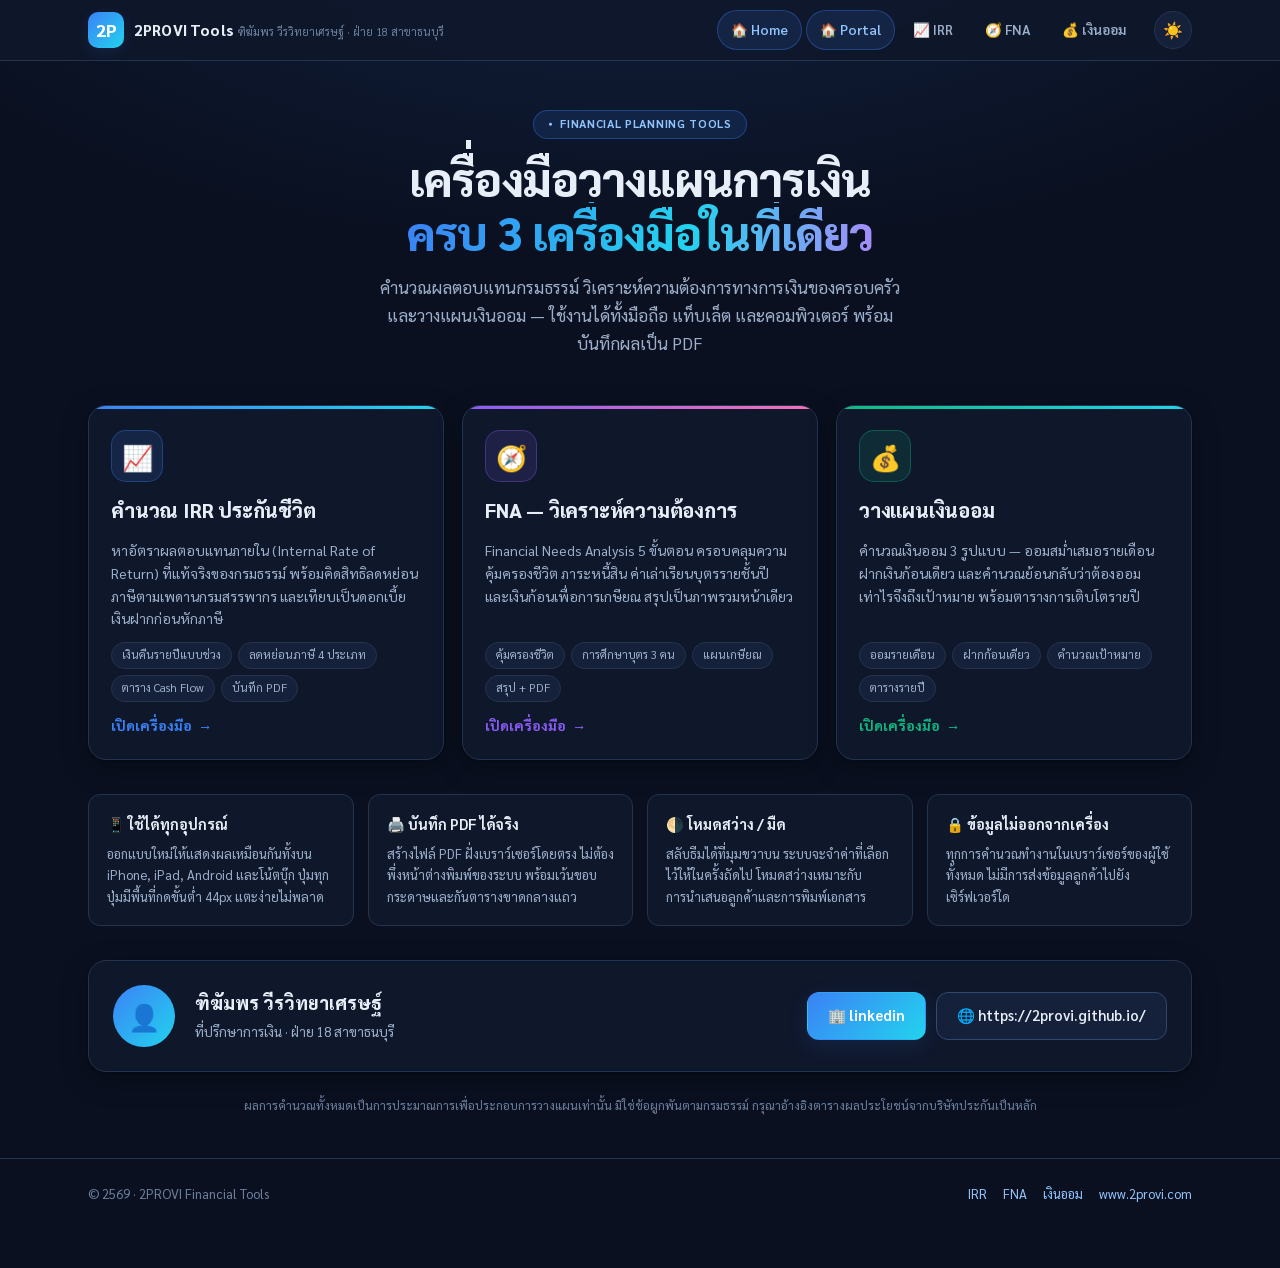
==== index.html @ 7339faf9 "Update index.html" ====
<!DOCTYPE html>
<html lang="th" data-theme="dark" data-accent="blue">
<head>
<meta charset="UTF-8">
<meta name="viewport" content="width=device-width, initial-scale=1, viewport-fit=cover">
<meta name="description" content="เครื่องมือวางแผนการเงินโดย 2PROVI — คำนวณ IRR ประกันชีวิต, วิเคราะห์ความต้องการทางการเงิน (FNA) และวางแผนเงินออม">
<meta name="theme-color" content="#0a1020">
<title>2PROVI Tools — เครื่องมือวางแผนการเงิน</title>
<link rel="icon" href="data:image/svg+xml,<svg xmlns='http://www.w3.org/2000/svg' viewBox='0 0 32 32'><rect width='32' height='32' rx='8' fill='%233b82f6'/><text x='16' y='22' font-size='16' font-family='sans-serif' font-weight='bold' fill='white' text-anchor='middle'>2P</text></svg>">
<link rel="preconnect" href="https://fonts.googleapis.com">
<link rel="preconnect" href="https://fonts.gstatic.com" crossorigin>
<link href="https://fonts.googleapis.com/css2?family=Sarabun:wght@300;400;500;600;700;800&family=IBM+Plex+Mono:wght@400;500;600&display=swap" rel="stylesheet">
<link rel="stylesheet" href="assets/theme.css">
<style>
  .hero { padding: 46px 0 14px; text-align: center; }
  .hero h1 { font-size: clamp(28px, 6vw, 46px); font-weight: 800; line-height: 1.18; letter-spacing: -.02em; }
  .hero h1 .grad {
    background: linear-gradient(100deg, var(--accent), var(--accent-2) 60%, #a78bfa);
    -webkit-background-clip: text; background-clip: text; -webkit-text-fill-color: transparent;
  }
  .hero p { color: var(--text-2); font-size: clamp(14px, 2.6vw, 17px); max-width: 58ch; margin: 14px auto 0; }

  .tool-grid { display: grid; grid-template-columns: repeat(auto-fit, minmax(288px, 1fr)); gap: 18px; margin-top: 34px; }
  .tool-card {
    display: flex; flex-direction: column; gap: 12px;
    background: var(--surface); border: 1px solid var(--border); border-radius: var(--r-lg);
    padding: 24px 22px 22px; text-decoration: none; color: inherit; position: relative; overflow: hidden;
    box-shadow: var(--shadow);
    transition: transform .2s ease, border-color .2s ease, box-shadow .2s ease;
  }
  .tool-card::before {
    content: ''; position: absolute; inset: 0 0 auto 0; height: 3px;
    background: linear-gradient(90deg, var(--c1), var(--c2));
  }
  .tool-card:hover { transform: translateY(-4px); border-color: var(--c1); box-shadow: var(--shadow-lg); }
  .tool-icon {
    width: 52px; height: 52px; border-radius: 15px; display: grid; place-items: center;
    font-size: 25px; background: var(--tint); border: 1px solid var(--line);
  }
  .tool-card h2 { font-size: 20px; font-weight: 800; letter-spacing: -.01em; }
  .tool-card .desc { color: var(--text-2); font-size: 14px; line-height: 1.62; flex: 1; }
  .tool-feats { display: flex; flex-wrap: wrap; gap: 6px; }
  .tool-feats span {
    font-size: 11.5px; color: var(--text-2); background: var(--surface-2);
    border: 1px solid var(--border); border-radius: 99px; padding: 3px 10px;
  }
  .tool-go { display: inline-flex; align-items: center; gap: 7px; font-weight: 700; font-size: 14px; color: var(--c1); }
  .tool-card:hover .tool-go .arrow { transform: translateX(4px); }
  .tool-go .arrow { transition: transform .2s; }

  .c-irr     { --c1:#3b82f6; --c2:#22d3ee; --tint:rgba(59,130,246,.13); --line:rgba(59,130,246,.34); }
  .c-fna     { --c1:#8b5cf6; --c2:#f472b6; --tint:rgba(139,92,246,.13); --line:rgba(139,92,246,.34); }
  .c-savings { --c1:#10b981; --c2:#22d3ee; --tint:rgba(16,185,129,.13); --line:rgba(16,185,129,.34); }

  .info-grid { display: grid; grid-template-columns: repeat(auto-fit, minmax(220px, 1fr)); gap: 14px; margin-top: 34px; }
  .info-card { background: var(--surface); border: 1px solid var(--border); border-radius: var(--r); padding: 18px; }
  .info-card h3 { font-size: 14.5px; font-weight: 700; margin-bottom: 6px; display: flex; align-items: center; gap: 8px; }
  .info-card p { font-size: 13px; color: var(--text-2); line-height: 1.65; }

  .agent-card {
    margin-top: 34px; background: var(--surface); border: 1px solid var(--border);
    border-radius: var(--r-lg); padding: 24px; display: flex; gap: 20px;
    align-items: center; flex-wrap: wrap; box-shadow: var(--shadow);
  }
  .agent-avatar {
    width: 62px; height: 62px; flex: 0 0 62px; border-radius: 50%; display: grid; place-items: center;
    font-size: 26px; background: linear-gradient(135deg, var(--accent), var(--accent-2)); color: #fff;
  }
  .agent-meta { flex: 1 1 240px; min-width: 0; }
  .agent-meta .n { font-size: 18px; font-weight: 800; }
  .agent-meta .r { font-size: 13.5px; color: var(--text-2); }
</style>
</head>
<body>

<header class="topbar">
  <div class="topbar-inner">
    <a class="brand" href="index.html">
      <span class="brand-mark" aria-hidden="true">2P</span>
      <span class="brand-text">
        <span class="brand-name">2PROVI Tools</span>
        <span class="brand-sub">ฑิฆัมพร วีรวิทยาเศรษฐ์ · ฝ่าย 18 สาขาธนบุรี</span>
      </span>
    </a>
    <nav class="nav" aria-label="เมนูหลัก">
      <a href="https://2provi.github.io/" aria-current="page">🏠 Home</a>
      <a href="index.html" aria-current="page">🏠 Portal</a>
      <a href="irr.html">📈 IRR</a>
      <a href="fna.html">🧭 FNA</a>
      <a href="savings.html">💰 เงินออม</a>
    </nav>
    <button class="theme-toggle" type="button" data-theme-toggle aria-label="สลับโหมดสี">☀️</button>
  </div>
</header>

<main class="wrap">

  <section class="hero">
    <span class="eyebrow">FINANCIAL PLANNING TOOLS</span>
    <h1>เครื่องมือวางแผนการเงิน<br><span class="grad">ครบ 3 เครื่องมือในที่เดียว</span></h1>
    <p>คำนวณผลตอบแทนกรมธรรม์ วิเคราะห์ความต้องการทางการเงินของครอบครัว และวางแผนเงินออม — ใช้งานได้ทั้งมือถือ แท็บเล็ต และคอมพิวเตอร์ พร้อมบันทึกผลเป็น PDF</p>
  </section>

  <section class="tool-grid" aria-label="รายการเครื่องมือ">

    <a class="tool-card c-irr" href="irr.html">
      <span class="tool-icon" aria-hidden="true">📈</span>
      <h2>คำนวณ IRR ประกันชีวิต</h2>
      <p class="desc">หาอัตราผลตอบแทนภายใน (Internal Rate of Return) ที่แท้จริงของกรมธรรม์ พร้อมคิดสิทธิลดหย่อนภาษีตามเพดานกรมสรรพากร และเทียบเป็นดอกเบี้ยเงินฝากก่อนหักภาษี</p>
      <div class="tool-feats">
        <span>เงินคืนรายปีแบบช่วง</span><span>ลดหย่อนภาษี 4 ประเภท</span><span>ตาราง Cash Flow</span><span>บันทึก PDF</span>
      </div>
      <span class="tool-go">เปิดเครื่องมือ <span class="arrow">→</span></span>
    </a>

    <a class="tool-card c-fna" href="fna.html">
      <span class="tool-icon" aria-hidden="true">🧭</span>
      <h2>FNA — วิเคราะห์ความต้องการ</h2>
      <p class="desc">Financial Needs Analysis 5 ขั้นตอน ครอบคลุมความคุ้มครองชีวิต ภาระหนี้สิน ค่าเล่าเรียนบุตรรายชั้นปี และเงินก้อนเพื่อการเกษียณ สรุปเป็นภาพรวมหน้าเดียว</p>
      <div class="tool-feats">
        <span>คุ้มครองชีวิต</span><span>การศึกษาบุตร 3 คน</span><span>แผนเกษียณ</span><span>สรุป + PDF</span>
      </div>
      <span class="tool-go">เปิดเครื่องมือ <span class="arrow">→</span></span>
    </a>

    <a class="tool-card c-savings" href="savings.html">
      <span class="tool-icon" aria-hidden="true">💰</span>
      <h2>วางแผนเงินออม</h2>
      <p class="desc">คำนวณเงินออม 3 รูปแบบ — ออมสม่ำเสมอรายเดือน ฝากเงินก้อนเดียว และคำนวณย้อนกลับว่าต้องออมเท่าไรจึงถึงเป้าหมาย พร้อมตารางการเติบโตรายปี</p>
      <div class="tool-feats">
        <span>ออมรายเดือน</span><span>ฝากก้อนเดียว</span><span>คำนวณเป้าหมาย</span><span>ตารางรายปี</span>
      </div>
      <span class="tool-go">เปิดเครื่องมือ <span class="arrow">→</span></span>
    </a>

  </section>

  <section class="info-grid" aria-label="จุดเด่น">
    <div class="info-card">
      <h3>📱 ใช้ได้ทุกอุปกรณ์</h3>
      <p>ออกแบบใหม่ให้แสดงผลเหมือนกันทั้งบน iPhone, iPad, Android และโน้ตบุ๊ก ปุ่มทุกปุ่มมีพื้นที่กดขั้นต่ำ 44px แตะง่ายไม่พลาด</p>
    </div>
    <div class="info-card">
      <h3>🖨️ บันทึก PDF ได้จริง</h3>
      <p>สร้างไฟล์ PDF ฝั่งเบราว์เซอร์โดยตรง ไม่ต้องพึ่งหน้าต่างพิมพ์ของระบบ พร้อมเว้นขอบกระดาษและกันตารางขาดกลางแถว</p>
    </div>
    <div class="info-card">
      <h3>🌗 โหมดสว่าง / มืด</h3>
      <p>สลับธีมได้ที่มุมขวาบน ระบบจะจำค่าที่เลือกไว้ให้ในครั้งถัดไป โหมดสว่างเหมาะกับการนำเสนอลูกค้าและการพิมพ์เอกสาร</p>
    </div>
    <div class="info-card">
      <h3>🔒 ข้อมูลไม่ออกจากเครื่อง</h3>
      <p>ทุกการคำนวณทำงานในเบราว์เซอร์ของผู้ใช้ทั้งหมด ไม่มีการส่งข้อมูลลูกค้าไปยังเซิร์ฟเวอร์ใด</p>
    </div>
  </section>

  <section class="agent-card">
    <span class="agent-avatar" aria-hidden="true">👤</span>
    <span class="agent-meta">
      <span class="n">ฑิฆัมพร วีรวิทยาเศรษฐ์</span><br>
      <span class="r">ที่ปรึกษาการเงิน · ฝ่าย 18 สาขาธนบุรี </span>
    </span>
    <span class="btn-row">
      <a class="btn btn-primary" href="https://www.linkedin.com/in/tikamporn-werawithayaset-1b15778b/" target="_blank" rel="noopener">🏢 linkedin</a>
      <a class="btn" href="https://2provi.github.io/" target="_blank" rel="noopener">🌐 https://2provi.github.io/</a>
    </span>
  </section>

  <p class="small muted center mt-3">
    ผลการคำนวณทั้งหมดเป็นการประมาณการเพื่อประกอบการวางแผนเท่านั้น
    มิใช่ข้อผูกพันตามกรมธรรม์ กรุณาอ้างอิงตารางผลประโยชน์จากบริษัทประกันเป็นหลัก
  </p>

</main>

<footer class="site-footer no-print">
  <div class="wrap">
    <div>© <span data-year></span> · 2PROVI Financial Tools</div>
    <div class="footer-links">
      <a href="irr.html">IRR</a>
      <a href="fna.html">FNA</a>
      <a href="savings.html">เงินออม</a>
      <a href="https://www.2provi.com" target="_blank" rel="noopener">www.2provi.com</a>
    </div>
  </div>
</footer>

<script src="assets/common.js"></script>
</body>
</html>
---- assets/theme.css ----
/* ══════════════════════════════════════════════════════════════
   2PROVI TOOLS — Shared Design System
   ใช้ร่วมกันทุกหน้า: index / irr / fna / savings
   รองรับ Light + Dark, มือถือ, iPad, โน้ตบุ๊ก และโหมดพิมพ์
   ══════════════════════════════════════════════════════════════ */

/* ── 1. TOKENS ─────────────────────────────────────────────── */
:root {
  /* Dark เป็นค่าเริ่มต้น (ตามธีมเดิมของเว็บ) */
  --bg:          #0a1020;
  --bg-grad:     radial-gradient(ellipse 90% 55% at 50% -10%, rgba(59,130,246,.14), transparent 70%);
  --surface:     #0f172b;
  --surface-2:   #15203a;
  --surface-3:   #1c2b4a;
  --border:      #24344f;
  --border-2:    #33486c;

  --text:        #e7eef8;
  --text-2:      #9db0cb;
  --text-3:      #6d819f;

  --green:       #10b981;
  --green-soft:  #6ee7b7;
  --amber:       #f59e0b;
  --amber-soft:  #fcd34d;
  --red:         #f87171;
  --red-strong:  #ef4444;

  /* accent เปลี่ยนตามหน้า ผ่าน [data-accent] */
  --accent:      #3b82f6;
  --accent-2:    #22d3ee;
  --accent-soft: #93c5fd;
  --accent-tint: rgba(59,130,246,.13);
  --accent-line: rgba(59,130,246,.34);
  --on-accent:   #ffffff;

  --font:  'Sarabun', -apple-system, BlinkMacSystemFont, 'Segoe UI', sans-serif;
  --mono:  'IBM Plex Mono', ui-monospace, SFMono-Regular, Menlo, monospace;

  --r-sm: 8px;
  --r:    12px;
  --r-lg: 18px;

  --shadow:    0 1px 2px rgba(0,0,0,.28), 0 8px 28px rgba(0,0,0,.30);
  --shadow-lg: 0 18px 48px rgba(0,0,0,.42);
  --ring: 0 0 0 3px var(--accent-tint);

  --maxw: 1140px;
  color-scheme: dark;
}

:root[data-accent="violet"] {
  --accent: #8b5cf6; --accent-2: #22d3ee; --accent-soft: #c4b5fd;
  --accent-tint: rgba(139,92,246,.14); --accent-line: rgba(139,92,246,.36);
}
:root[data-accent="green"] {
  --accent: #10b981; --accent-2: #22d3ee; --accent-soft: #6ee7b7;
  --accent-tint: rgba(16,185,129,.14); --accent-line: rgba(16,185,129,.36);
}
:root[data-accent="amber"] {
  --accent: #f59e0b; --accent-2: #fb7185; --accent-soft: #fcd34d;
  --accent-tint: rgba(245,158,11,.14); --accent-line: rgba(245,158,11,.36);
  --on-accent: #1a1206;
}

/* ── Light theme ── */
:root[data-theme="light"] {
  --bg:          #eef2f8;
  --bg-grad:     radial-gradient(ellipse 90% 55% at 50% -10%, rgba(59,130,246,.10), transparent 70%);
  --surface:     #ffffff;
  --surface-2:   #f4f7fc;
  --surface-3:   #e7eef7;
  --border:      #d9e2ef;
  --border-2:    #bccbde;

  --text:        #0d1830;
  --text-2:      #4a5b74;
  --text-3:      #75879f;

  --green:       #059669;
  --green-soft:  #047857;
  --amber:       #b45309;
  --amber-soft:  #92400e;
  --red:         #dc2626;
  --red-strong:  #b91c1c;

  --shadow:    0 1px 2px rgba(16,32,64,.06), 0 8px 24px rgba(16,32,64,.08);
  --shadow-lg: 0 20px 46px rgba(16,32,64,.14);
  color-scheme: light;
}
/* โหมดสว่าง: สีเน้นต้องเข้มพอที่จะอ่านออกบนพื้นขาว
   (accent-soft เดิมเป็นสีอ่อนสำหรับพื้นมืด จะจางจนอ่านไม่ออก) */
:root[data-theme="light"][data-accent="blue"],
:root[data-theme="light"]:not([data-accent])       { --accent-soft: #1d4ed8; }
:root[data-theme="light"][data-accent="violet"]    { --accent-soft: #6d28d9; }
:root[data-theme="light"][data-accent="green"]     { --accent-soft: #047857; }
:root[data-theme="light"][data-accent="amber"]     { --accent-soft: #b45309; }

/* ── 2. RESET / BASE ───────────────────────────────────────── */
*, *::before, *::after { box-sizing: border-box; margin: 0; padding: 0; }

html {
  -webkit-text-size-adjust: 100%;
  scroll-behavior: smooth;
  overflow-y: scroll;                 /* กันหน้าเด้งซ้ายขวาเวลาเนื้อหาสั้น/ยาว */
  -webkit-overflow-scrolling: touch;
}
@media (prefers-reduced-motion: reduce) {
  html { scroll-behavior: auto; }
  * { animation-duration: .001ms !important; transition-duration: .001ms !important; }
}

body {
  font-family: var(--font);
  background: var(--bg);
  background-image: var(--bg-grad);
  background-attachment: fixed;
  color: var(--text);
  line-height: 1.65;
  min-height: 100vh;
  min-height: 100dvh;                 /* iOS/iPad: กันแถบที่อยู่บังเนื้อหา */
  overflow-x: hidden;
  overscroll-behavior-y: auto;
  padding-bottom: 56px;
}

/* ปุ่ม/ช่องกรอกบนจอสัมผัส: ตอบสนองทันที ไม่ต้องรอ 300ms */
button, a, input, select, textarea, label { touch-action: manipulation; }
button, input, select, textarea { font-family: inherit; font-size: 100%; color: inherit; }
img, svg { max-width: 100%; height: auto; display: block; }
a { color: var(--accent-soft); }

::selection { background: var(--accent); color: var(--on-accent); }

:where(button, a, input, select, textarea):focus-visible {
  outline: 2px solid var(--accent);
  outline-offset: 2px;
}

/* Scrollbar */
* { scrollbar-width: thin; scrollbar-color: var(--border-2) transparent; }
::-webkit-scrollbar { width: 12px; height: 12px; }
::-webkit-scrollbar-track { background: transparent; }
::-webkit-scrollbar-thumb {
  background: var(--border-2); border-radius: 99px;
  border: 3px solid transparent; background-clip: content-box;
}
::-webkit-scrollbar-thumb:hover { background: var(--accent); background-clip: content-box; }

.wrap { width: 100%; max-width: var(--maxw); margin: 0 auto; padding: 0 18px; }
.wrap-narrow { max-width: 780px; }

/* ── 3. TOP BAR + NAV ──────────────────────────────────────── */
.topbar {
  position: sticky; top: 0; z-index: 50;
  background: color-mix(in srgb, var(--surface) 88%, transparent);
  -webkit-backdrop-filter: blur(14px);
  backdrop-filter: blur(14px);
  border-bottom: 1px solid var(--border);
}
@supports not (backdrop-filter: blur(4px)) { .topbar { background: var(--surface); } }

.topbar-inner {
  max-width: var(--maxw); margin: 0 auto; padding: 10px 18px;
  display: flex; align-items: center; gap: 14px; flex-wrap: wrap;
}
.brand { display: flex; align-items: center; gap: 10px; text-decoration: none; color: inherit; min-width: 0; }
.brand-mark {
  width: 36px; height: 36px; flex: 0 0 36px; border-radius: 10px;
  display: grid; place-items: center; font-size: 18px; font-weight: 800;
  background: linear-gradient(135deg, var(--accent), var(--accent-2));
  color: var(--on-accent);
  box-shadow: 0 4px 14px var(--accent-tint);
}
.brand-text { min-width: 0; }
.brand-name { font-weight: 800; font-size: 15px; letter-spacing: .01em; line-height: 1.25; white-space: nowrap; }
.brand-sub { font-size: 11px; color: var(--text-3); line-height: 1.3; white-space: nowrap; }

.nav { display: flex; gap: 4px; margin-left: auto; align-items: center; flex-wrap: wrap; }
.nav a {
  display: inline-flex; align-items: center; gap: 6px;
  padding: 8px 13px; border-radius: 99px; text-decoration: none;
  font-size: 13.5px; font-weight: 600; color: var(--text-2);
  border: 1px solid transparent; transition: background .18s, color .18s, border-color .18s;
  white-space: nowrap;
}
.nav a:hover { background: var(--surface-2); color: var(--text); }
.nav a[aria-current="page"] {
  color: var(--accent-soft); background: var(--accent-tint); border-color: var(--accent-line);
}
.theme-toggle {
  width: 38px; height: 38px; flex: 0 0 38px; border-radius: 99px; cursor: pointer;
  background: var(--surface-2); border: 1px solid var(--border);
  display: grid; place-items: center; font-size: 16px; line-height: 1;
  transition: background .18s, border-color .18s, transform .15s;
}
.theme-toggle:hover { border-color: var(--accent); transform: rotate(-12deg); }

@media (max-width: 720px) {
  .topbar-inner { padding: 9px 14px; gap: 10px; }
  .nav { width: 100%; order: 3; margin-left: 0; overflow-x: auto; flex-wrap: nowrap; padding-bottom: 2px; }
  .nav::-webkit-scrollbar { display: none; }
  .brand-sub { display: none; }
  .theme-toggle { margin-left: auto; }
}

/* ── 4. PAGE HEADER ────────────────────────────────────────── */
.page-head { padding: 30px 0 6px; }
.eyebrow {
  display: inline-flex; align-items: center; gap: 7px;
  background: var(--accent-tint); border: 1px solid var(--accent-line);
  color: var(--accent-soft); border-radius: 99px; padding: 4px 14px;
  font-size: 11.5px; font-weight: 700; letter-spacing: .06em; margin-bottom: 12px;
}
.eyebrow::before { content: '●'; font-size: 7px; }
h1.page-title {
  font-size: clamp(23px, 4.2vw, 34px); font-weight: 800; line-height: 1.22;
  letter-spacing: -.01em; margin-bottom: 6px;
}
.page-sub { color: var(--text-2); font-size: clamp(13px, 2.4vw, 15px); max-width: 62ch; }

.agent-bar {
  display: inline-flex; align-items: center; gap: 10px; flex-wrap: wrap;
  margin-top: 14px; padding: 8px 14px; border-radius: 99px;
  background: var(--surface-2); border: 1px solid var(--border);
  text-decoration: none; color: inherit; font-size: 13px;
  transition: border-color .2s, background .2s;
}
.agent-bar:hover { border-color: var(--accent); background: var(--surface-3); }
.agent-bar strong { color: var(--text); }
.agent-bar span { color: var(--text-2); }

/* ── 5. CARD / PANEL ───────────────────────────────────────── */
.grid { display: grid; gap: 16px; }
.stack > * + * { margin-top: 16px; }

.panel {
  background: var(--surface); border: 1px solid var(--border);
  border-radius: var(--r-lg); overflow: hidden; box-shadow: var(--shadow);
}
.panel-head {
  display: flex; align-items: center; gap: 11px;
  padding: 14px 20px; border-bottom: 1px solid var(--border);
  background: linear-gradient(90deg, var(--accent-tint), transparent 65%);
}
.panel-head .ico {
  width: 32px; height: 32px; flex: 0 0 32px; border-radius: 9px;
  display: grid; place-items: center; font-size: 16px;
  background: var(--surface-2); border: 1px solid var(--border);
}
.panel-head h2 { font-size: 16.5px; font-weight: 700; letter-spacing: .01em; line-height: 1.35; }
.panel-head .sub { font-size: 12px; color: var(--text-3); font-weight: 400; }
.panel-body { padding: 20px; }
@media (max-width: 560px) { .panel-body { padding: 15px; } .panel-head { padding: 12px 15px; } }

hr.sep { border: none; border-top: 1px solid var(--border); margin: 18px 0; }

/* ── 6. FORM ───────────────────────────────────────────────── */
.field-grid { display: grid; grid-template-columns: repeat(auto-fit, minmax(210px, 1fr)); gap: 15px; }
.field-grid.two { grid-template-columns: repeat(auto-fit, minmax(240px, 1fr)); }
.field.span-all { grid-column: 1 / -1; }
.field > label, .field-label {
  display: block; font-size: 12.5px; font-weight: 700; color: var(--text-2);
  letter-spacing: .02em; margin-bottom: 6px;
}
.field .help { font-size: 11.5px; color: var(--text-3); margin-top: 5px; }

.input-wrap { position: relative; display: block; }
.input, input[type="text"].input, input[type="number"].input, select.input, textarea.input {
  width: 100%;
  background: var(--surface-2);
  border: 1px solid var(--border-2);
  border-radius: var(--r);
  padding: 11px 14px;
  color: var(--text);
  font-family: var(--mono);
  font-size: 15px;
  line-height: 1.4;
  transition: border-color .18s, box-shadow .18s, background .18s;
  -webkit-appearance: none; appearance: none;
}
textarea.input { font-family: var(--font); resize: vertical; min-height: 64px; }
select.input {
  cursor: pointer; padding-right: 38px;
  background-image: linear-gradient(45deg, transparent 50%, var(--text-3) 50%),
                    linear-gradient(135deg, var(--text-3) 50%, transparent 50%);
  background-position: calc(100% - 19px) 55%, calc(100% - 13px) 55%;
  background-size: 6px 6px, 6px 6px; background-repeat: no-repeat;
}
.input-wrap:has(.unit) .input { padding-right: 46px; }
.input:focus { outline: none; border-color: var(--accent); box-shadow: var(--ring); background: var(--surface); }
.input::placeholder { color: var(--text-3); opacity: 1; }
.input[readonly], .input:disabled { color: var(--accent-soft); background: var(--surface-3); cursor: default; }
.input.is-error { border-color: var(--red); box-shadow: 0 0 0 3px rgba(248,113,113,.14); }
input[type=number].input { -moz-appearance: textfield; }
input[type=number].input::-webkit-outer-spin-button,
input[type=number].input::-webkit-inner-spin-button { -webkit-appearance: none; margin: 0; }

.unit {
  position: absolute; right: 12px; top: 50%; transform: translateY(-50%);
  font-size: 11px; font-weight: 700; color: var(--text-3); pointer-events: none;
}
.input:focus + .unit { color: var(--accent); }

/* Range slider */
.slider { margin-top: 9px; }
input[type=range] {
  width: 100%; height: 5px; -webkit-appearance: none; appearance: none;
  background: var(--surface-3); border-radius: 99px; outline: none; cursor: pointer;
}
input[type=range]::-webkit-slider-thumb {
  -webkit-appearance: none; width: 20px; height: 20px; border-radius: 50%;
  background: var(--accent); border: 2px solid var(--surface);
  box-shadow: 0 0 0 3px var(--accent-tint); cursor: grab;
}
input[type=range]::-moz-range-thumb {
  width: 18px; height: 18px; border-radius: 50%; background: var(--accent);
  border: 2px solid var(--surface); box-shadow: 0 0 0 3px var(--accent-tint); cursor: grab;
}
.slider-ticks { display: flex; justify-content: space-between; font-size: 10.5px; color: var(--text-3); margin-top: 5px; }

/* ── 7. BUTTONS ────────────────────────────────────────────── */
.btn {
  display: inline-flex; align-items: center; justify-content: center; gap: 8px;
  padding: 11px 20px; border-radius: var(--r); border: 1px solid var(--border-2);
  background: var(--surface-2); color: var(--text);
  font-family: var(--font); font-size: 14.5px; font-weight: 600; cursor: pointer;
  transition: background .18s, border-color .18s, transform .12s, box-shadow .18s, opacity .18s;
  min-height: 44px;                   /* พื้นที่กดขั้นต่ำสำหรับนิ้ว */
  text-decoration: none;
}
.btn:hover { border-color: var(--accent); color: var(--text); background: var(--surface-3); }
.btn:active { transform: translateY(1px); }
.btn:disabled { opacity: .55; cursor: not-allowed; transform: none; }

.btn-primary {
  background: linear-gradient(135deg, var(--accent), var(--accent-2));
  border-color: transparent; color: var(--on-accent); font-weight: 700;
  box-shadow: 0 6px 20px var(--accent-tint);
}
.btn-primary:hover { color: var(--on-accent); filter: brightness(1.07); box-shadow: 0 10px 28px var(--accent-tint); }

.btn-lg { padding: 16px 28px; font-size: 17px; border-radius: var(--r-lg); min-height: 56px; width: 100%; }
.btn-warn { background: var(--amber); border-color: transparent; color: #1a1206; font-weight: 700; }
.btn-warn:hover { background: var(--amber-soft); color: #1a1206; }
.btn-danger { background: rgba(220,38,38,.14); border-color: rgba(220,38,38,.42); color: var(--red); }
.btn-danger:hover { background: rgba(220,38,38,.24); border-color: var(--red); color: var(--red); }
.btn-dashed { background: var(--accent-tint); border: 1px dashed var(--accent-line); color: var(--accent-soft); }
.btn-dashed:hover { background: var(--accent-tint); filter: brightness(1.25); }
.btn-row { display: flex; flex-wrap: wrap; gap: 10px; }
.btn-row.end { justify-content: flex-end; }
@media (max-width: 520px) { .btn-row .btn { flex: 1 1 100%; } }

/* ── 8. RESULT / KPI ───────────────────────────────────────── */
.kpi-grid { display: grid; grid-template-columns: repeat(auto-fit, minmax(190px, 1fr)); gap: 13px; }
.kpi {
  background: var(--surface-2); border: 1px solid var(--border);
  border-radius: var(--r); padding: 15px 16px 15px 19px; position: relative;
}
.kpi::after {
  content: ''; position: absolute; left: 0; top: 0; bottom: 0; width: 3px;
  background: var(--accent); opacity: .85; border-radius: var(--r) 0 0 var(--r);
}
.kpi.accent-green::after { background: var(--green); }
.kpi.accent-amber::after { background: var(--amber); }
.kpi.accent-violet::after { background: #a78bfa; }
.kpi-label { font-size: 11.5px; font-weight: 700; color: var(--text-2); letter-spacing: .04em; margin-bottom: 6px; }
.kpi-value {
  font-family: var(--mono); font-size: clamp(18px, 3vw, 23px); font-weight: 700;
  color: var(--accent-soft); line-height: 1.25; overflow-wrap: anywhere;
}
.kpi-unit { font-family: var(--font); font-size: .6em; font-weight: 600; color: var(--text-3); margin-left: 5px; white-space: nowrap; }
.kpi-value.pos { color: var(--green); }
.kpi-value.neg { color: var(--red); }
.kpi-value.warn { color: var(--amber); }
.kpi-note { font-size: 10.5px; color: var(--text-3); margin-top: 5px; }

.hero-result {
  background: linear-gradient(135deg, var(--surface-2), var(--surface-3));
  border: 1px solid var(--accent-line); border-radius: var(--r-lg);
  padding: 22px 24px; position: relative; overflow: hidden;
}
.hero-result::before { content: ''; position: absolute; inset: 0 auto 0 0; width: 4px; background: linear-gradient(180deg, var(--accent), var(--accent-2)); }
.hero-label { font-size: 13px; color: var(--text-2); margin-bottom: 4px; }
.hero-value { font-family: var(--mono); font-size: clamp(26px, 6vw, 40px); font-weight: 800; color: var(--accent-soft); line-height: 1.15; word-break: break-word; }
.hero-value.neg { color: var(--red); }
.hero-note { font-size: 12px; color: var(--text-3); margin-top: 6px; }

.callout {
  display: flex; gap: 10px; align-items: flex-start;
  background: var(--accent-tint); border: 1px solid var(--accent-line);
  border-radius: var(--r); padding: 11px 15px; font-size: 13px; color: var(--text-2);
}
.callout .ic { color: var(--accent); flex-shrink: 0; }
.callout.warn { background: rgba(245,158,11,.1); border-color: rgba(245,158,11,.32); }
.callout.warn .ic { color: var(--amber); }

.save-box {
  background: rgba(16,185,129,.09); border: 1px solid rgba(16,185,129,.32);
  border-radius: var(--r); padding: 14px 16px;
}
.save-box .field-label { color: var(--green-soft); }

/* ── 9. TABLE ──────────────────────────────────────────────── */
.table-wrap { border: 1px solid var(--border); border-radius: var(--r); overflow: hidden; }
.table-scroll { overflow-x: auto; overflow-y: auto; max-height: 560px; -webkit-overflow-scrolling: touch; }
table.data { width: 100%; border-collapse: collapse; font-size: 13px; min-width: 480px; }
table.data thead th {
  position: sticky; top: 0; z-index: 5;
  background: var(--surface-3); color: var(--text);
  padding: 11px 13px; text-align: right; white-space: nowrap;
  font-size: 12px; font-weight: 700; letter-spacing: .02em;
  border-bottom: 1px solid var(--border-2);
}
table.data thead th:first-child { text-align: left; }
table.data tbody td {
  padding: 9px 13px; text-align: right; font-family: var(--mono); font-size: 12.5px;
  border-bottom: 1px solid var(--border);
}
table.data tbody td:first-child { text-align: left; color: var(--text-2); font-family: var(--font); white-space: nowrap; }
table.data tbody tr:last-child td { border-bottom: none; }
table.data tbody tr:hover td { background: var(--surface-2); }
table.data tr.row-total td { background: var(--accent-tint); font-weight: 700; }
.pos { color: var(--green); }
.neg { color: var(--red); }
.zero { color: var(--text-3); }
.scroll-hint { font-size: 11.5px; color: var(--text-3); margin-top: 7px; }

/* ── 10. TABS ──────────────────────────────────────────────── */
.tabs {
  display: flex; gap: 4px; padding: 5px; margin-bottom: 18px;
  background: var(--surface); border: 1px solid var(--border); border-radius: var(--r-lg);
  overflow-x: auto; scrollbar-width: none;
}
.tabs::-webkit-scrollbar { display: none; }
.tab {
  flex: 1 0 auto; min-width: 104px; padding: 10px 14px; border: none; cursor: pointer;
  background: transparent; color: var(--text-2); border-radius: var(--r);
  font-size: 13.5px; font-weight: 600; text-align: center; white-space: nowrap;
  transition: background .18s, color .18s; min-height: 44px;
}
.tab .ic { display: block; font-size: 17px; margin-bottom: 1px; }
.tab:hover { background: var(--surface-2); color: var(--text); }
.tab[aria-selected="true"] { background: var(--accent-tint); color: var(--accent-soft); box-shadow: inset 0 0 0 1px var(--accent-line); }
.tabpanel { display: none; }
.tabpanel.is-active { display: block; animation: fade .25s ease; }
@keyframes fade { from { opacity: 0; transform: translateY(6px); } to { opacity: 1; transform: none; } }

.steps { display: flex; gap: 6px; justify-content: center; margin-bottom: 14px; }
.step-dot { width: 8px; height: 8px; border-radius: 50%; background: var(--border-2); transition: all .2s; }
.step-dot.is-done { background: var(--green); }
.step-dot.is-active { background: var(--accent); transform: scale(1.35); }

/* ── 11. TOAST + MODAL (แทน alert/confirm ที่ถูกบล็อกใน iframe) ── */
.toast-host {
  position: fixed; left: 50%; bottom: 24px; transform: translateX(-50%);
  z-index: 9999; display: flex; flex-direction: column; gap: 8px;
  align-items: center; pointer-events: none; width: min(92vw, 460px);
}
.toast {
  background: var(--surface-3); color: var(--text);
  border: 1px solid var(--border-2); border-left: 4px solid var(--accent);
  border-radius: var(--r); padding: 12px 18px; font-size: 14px;
  box-shadow: var(--shadow-lg); animation: toastIn .22s ease;
  max-width: 100%; text-align: center; white-space: pre-line;
}
.toast.is-error { border-left-color: var(--red); }
.toast.is-ok { border-left-color: var(--green); }
.toast.is-out { animation: toastOut .25s ease forwards; }
@keyframes toastIn { from { opacity: 0; transform: translateY(14px); } to { opacity: 1; transform: none; } }
@keyframes toastOut { to { opacity: 0; transform: translateY(10px); } }

.modal-host {
  position: fixed; inset: 0; z-index: 9998; display: grid; place-items: center;
  background: rgba(3,7,18,.68); padding: 20px; animation: fade .2s ease;
}
.modal {
  background: var(--surface); border: 1px solid var(--border-2); border-radius: var(--r-lg);
  padding: 22px; width: min(94vw, 420px); box-shadow: var(--shadow-lg);
}
.modal p { margin-bottom: 18px; white-space: pre-line; line-height: 1.6; }
.modal-actions { display: flex; gap: 10px; justify-content: flex-end; flex-wrap: wrap; }

.pdf-modal {
  background: var(--surface); border-radius: var(--r-lg); padding: 14px;
  width: min(96vw, 940px); height: min(90vh, 900px);
  display: flex; flex-direction: column; gap: 10px; box-shadow: var(--shadow-lg);
}
.pdf-modal iframe { flex: 1; border: none; border-radius: var(--r); background: #fff; }
.pdf-modal-bar { display: flex; justify-content: space-between; align-items: center; gap: 10px; }
.pdf-modal-bar .name { font-weight: 700; font-size: 14px; overflow: hidden; text-overflow: ellipsis; white-space: nowrap; }

/* ── 12. FOOTER ────────────────────────────────────────────── */
.site-footer {
  margin-top: 42px; padding: 24px 0 8px; border-top: 1px solid var(--border);
  color: var(--text-3); font-size: 13px;
}
.site-footer .wrap { display: flex; flex-wrap: wrap; gap: 12px 22px; align-items: center; justify-content: space-between; }
.site-footer a { color: var(--accent-soft); text-decoration: none; }
.site-footer a:hover { text-decoration: underline; }
.footer-links { display: flex; gap: 16px; flex-wrap: wrap; }

/* ── 13. UTIL ──────────────────────────────────────────────── */
.muted { color: var(--text-3); }
.small { font-size: 12px; }
.mono { font-family: var(--mono); }
.center { text-align: center; }
.hidden { display: none !important; }
.nowrap { white-space: nowrap; }
.mt-1 { margin-top: 8px; } .mt-2 { margin-top: 16px; } .mt-3 { margin-top: 24px; }
.sr-only {
  position: absolute; width: 1px; height: 1px; padding: 0; overflow: hidden;
  clip: rect(0 0 0 0); white-space: nowrap; border: 0;
}
.chip {
  display: inline-block; background: var(--surface-3); border: 1px solid var(--border);
  border-radius: 99px; padding: 2px 10px; font-size: 11.5px; color: var(--text-2);
}

/* ── 14. PRINT + PDF EXPORT MODE ───────────────────────────
   .exporting-pdf ถูกใส่ที่ <body> ชั่วคราวก่อน html2canvas จับภาพ
   (html2canvas อ่านสไตล์บนจอ ไม่อ่าน @media print) ── */
@media print {
  .topbar, .site-footer, .no-print, .toast-host, .modal-host { display: none !important; }
  body { background: #fff !important; background-image: none !important; color: #000 !important; padding: 0 !important; }
  .panel, .kpi, .hero-result, .table-wrap { break-inside: avoid; box-shadow: none !important; }
  table.data { break-inside: auto; }
  table.data tr { break-inside: avoid; break-after: auto; }
  .table-scroll { max-height: none !important; overflow: visible !important; }
  .tabpanel { display: block !important; }
  @page { margin: 12mm; }
}

body.exporting-pdf {
  background: #fff !important; background-image: none !important; color: #111 !important;
}
body.exporting-pdf .topbar,
body.exporting-pdf .site-footer,
body.exporting-pdf .no-print,
body.exporting-pdf .toast-host { display: none !important; }
body.exporting-pdf .panel { background: #fff !important; border: 1px solid #cbd5e1 !important; box-shadow: none !important; }
body.exporting-pdf .panel-head { background: #eef2f7 !important; border-bottom: 1px solid #cbd5e1 !important; }
body.exporting-pdf .panel-head h2,
body.exporting-pdf h1.page-title,
body.exporting-pdf .brand-name { color: #0f172a !important; -webkit-text-fill-color: #0f172a !important; background: none !important; }
body.exporting-pdf .kpi, body.exporting-pdf .hero-result, body.exporting-pdf .save-box,
body.exporting-pdf .callout { background: #f8fafc !important; border-color: #cbd5e1 !important; }
body.exporting-pdf .kpi-value, body.exporting-pdf .hero-value { color: #1d4ed8 !important; }
body.exporting-pdf .kpi-label, body.exporting-pdf .hero-label,
body.exporting-pdf .page-sub, body.exporting-pdf .field > label,
body.exporting-pdf .field-label, body.exporting-pdf .muted { color: #334155 !important; }
body.exporting-pdf table.data thead th { background: #1e40af !important; color: #fff !important; }
body.exporting-pdf table.data tbody td { color: #111 !important; border-bottom: 1px solid #e2e8f0 !important; }
body.exporting-pdf .pos { color: #047857 !important; }
body.exporting-pdf .neg { color: #b91c1c !important; }
body.exporting-pdf .zero { color: #64748b !important; }
body.exporting-pdf .table-scroll { max-height: none !important; overflow: visible !important; }
body.exporting-pdf .tabpanel { display: block !important; }
body.exporting-pdf .tabs { display: none !important; }
body.exporting-pdf .pdf-only { display: block !important; }
body.exporting-pdf [data-pdf-title] { color: #0f172a !important; }
.pdf-only { display: none; }

/* ข้อความแทนช่องกรอกตอนสร้าง PDF */
span[data-pdf-replica] {
  display: inline-flex; align-items: center; box-sizing: border-box;
  background: #f1f5f9; border: 1px solid #cbd5e1; color: #0f172a;
  overflow: hidden; white-space: nowrap; vertical-align: middle;
}
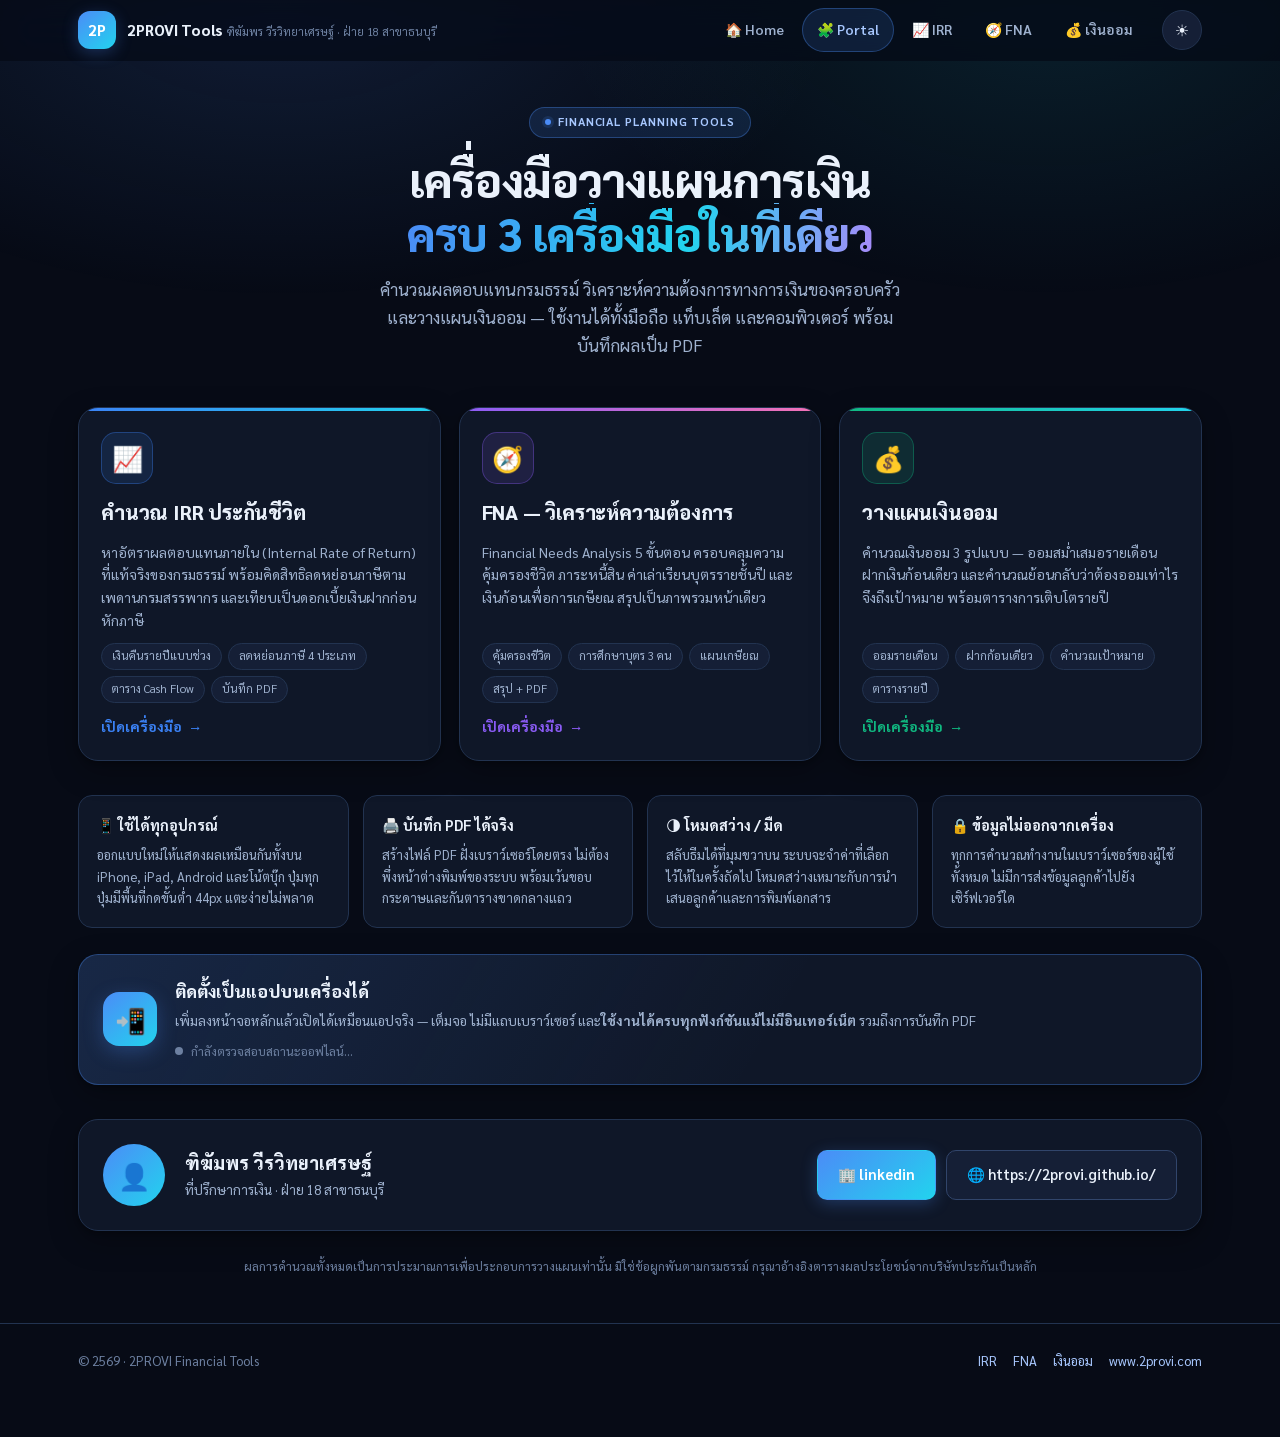
==== commit 3f5ae4ea: "Add files via upload" ====
--- a/index.html
+++ b/index.html
@@ -4,9 +4,18 @@
 <meta charset="UTF-8">
 <meta name="viewport" content="width=device-width, initial-scale=1, viewport-fit=cover">
 <meta name="description" content="เครื่องมือวางแผนการเงินโดย 2PROVI — คำนวณ IRR ประกันชีวิต, วิเคราะห์ความต้องการทางการเงิน (FNA) และวางแผนเงินออม">
-<meta name="theme-color" content="#0a1020">
 <title>2PROVI Tools — เครื่องมือวางแผนการเงิน</title>
-<link rel="icon" href="data:image/svg+xml,<svg xmlns='http://www.w3.org/2000/svg' viewBox='0 0 32 32'><rect width='32' height='32' rx='8' fill='%233b82f6'/><text x='16' y='22' font-size='16' font-family='sans-serif' font-weight='bold' fill='white' text-anchor='middle'>2P</text></svg>">
+<link rel="icon" href="icons/icon.svg" type="image/svg+xml">
+<link rel="icon" href="icons/favicon-32.png" sizes="32x32" type="image/png">
+<link rel="apple-touch-icon" href="icons/apple-touch-icon.png">
+<link rel="manifest" href="manifest.webmanifest">
+<meta name="theme-color" content="#070b16" media="(prefers-color-scheme: dark)">
+<meta name="theme-color" content="#f2f5fa" media="(prefers-color-scheme: light)">
+<meta name="mobile-web-app-capable" content="yes">
+<meta name="apple-mobile-web-app-capable" content="yes">
+<meta name="apple-mobile-web-app-status-bar-style" content="black-translucent">
+<meta name="apple-mobile-web-app-title" content="2PROVI Tools">
+<meta name="format-detection" content="telephone=no">
 <link rel="preconnect" href="https://fonts.googleapis.com">
 <link rel="preconnect" href="https://fonts.gstatic.com" crossorigin>
 <link href="https://fonts.googleapis.com/css2?family=Sarabun:wght@300;400;500;600;700;800&family=IBM+Plex+Mono:wght@400;500;600&display=swap" rel="stylesheet">
@@ -69,6 +78,25 @@
   .agent-meta { flex: 1 1 240px; min-width: 0; }
   .agent-meta .n { font-size: 18px; font-weight: 800; }
   .agent-meta .r { font-size: 13.5px; color: var(--text-2); }
+
+  .pwa-card {
+    margin-top: 26px; display: flex; gap: 18px; align-items: center; flex-wrap: wrap;
+    background: linear-gradient(120deg, var(--accent-tint), transparent 62%), var(--surface);
+    border: 1px solid var(--accent-line); border-radius: var(--r-lg);
+    padding: 22px 24px; box-shadow: var(--sh-2);
+  }
+  .pwa-ic {
+    width: 54px; height: 54px; flex: 0 0 54px; border-radius: 16px; display: grid; place-items: center;
+    font-size: 25px; background: linear-gradient(140deg, var(--accent), var(--accent-2)); color: var(--on-accent);
+    box-shadow: 0 6px 20px var(--accent-glow);
+  }
+  .pwa-tx { flex: 1 1 300px; min-width: 0; }
+  .pwa-tx h3 { font-size: 17px; font-weight: 800; margin-bottom: 5px; }
+  .pwa-tx p { font-size: 13.5px; color: var(--text-2); line-height: 1.65; }
+  .pwa-status { display: inline-flex; align-items: center; gap: 8px; margin-top: 9px; font-size: 12.5px; color: var(--text-3); }
+  .pwa-status .dot { width: 8px; height: 8px; border-radius: 50%; background: var(--text-3); flex-shrink: 0; }
+  .pwa-status.is-ready { color: var(--green); }
+  .pwa-status.is-ready .dot { background: var(--green); box-shadow: 0 0 0 3px rgba(16,185,129,.18); }
 </style>
 </head>
 <body>
@@ -83,8 +111,8 @@
       </span>
     </a>
     <nav class="nav" aria-label="เมนูหลัก">
-      <a href="https://2provi.github.io/" aria-current="page">🏠 Home</a>
-      <a href="index.html" aria-current="page">🏠 Portal</a>
+      <a href="https://2provi.github.io/" target="_blank" rel="noopener">🏠 Home</a>
+      <a href="index.html" aria-current="page">🧩 Portal</a>
       <a href="irr.html">📈 IRR</a>
       <a href="fna.html">🧭 FNA</a>
       <a href="savings.html">💰 เงินออม</a>
@@ -152,6 +180,17 @@
       <h3>🔒 ข้อมูลไม่ออกจากเครื่อง</h3>
       <p>ทุกการคำนวณทำงานในเบราว์เซอร์ของผู้ใช้ทั้งหมด ไม่มีการส่งข้อมูลลูกค้าไปยังเซิร์ฟเวอร์ใด</p>
     </div>
+  </section>
+
+  <section class="pwa-card no-print" id="pwaCard">
+    <span class="pwa-ic" aria-hidden="true">📲</span>
+    <div class="pwa-tx">
+      <h3>ติดตั้งเป็นแอปบนเครื่องได้</h3>
+      <p id="pwaMsg">เพิ่มลงหน้าจอหลักแล้วเปิดได้เหมือนแอปจริง — เต็มจอ ไม่มีแถบเบราว์เซอร์
+        และ<strong>ใช้งานได้ครบทุกฟังก์ชันแม้ไม่มีอินเทอร์เน็ต</strong> รวมถึงการบันทึก PDF</p>
+      <div class="pwa-status" id="pwaStatus"><span class="dot"></span><span id="pwaStatusText">กำลังตรวจสอบสถานะออฟไลน์…</span></div>
+    </div>
+    <button class="btn btn-primary hidden" type="button" id="pwaInstallBtn">ติดตั้งแอป</button>
   </section>
 
   <section class="agent-card">
@@ -185,6 +224,51 @@
   </div>
 </footer>
 
+<nav class="botnav no-print" aria-label="เมนูหลัก (มือถือ)">
+  <div class="botnav-inner">
+    <a href="index.html" aria-current="page"><span class="ic" aria-hidden="true">🧩</span>Portal</a>
+    <a href="irr.html"><span class="ic" aria-hidden="true">📈</span>IRR</a>
+    <a href="fna.html"><span class="ic" aria-hidden="true">🧭</span>FNA</a>
+    <a href="savings.html"><span class="ic" aria-hidden="true">💰</span>เงินออม</a>
+  </div>
+</nav>
+
 <script src="assets/common.js"></script>
+<script>
+(function () {
+  var btn = document.getElementById('pwaInstallBtn');
+  var status = document.getElementById('pwaStatus');
+  var statusText = document.getElementById('pwaStatusText');
+  var msg = document.getElementById('pwaMsg');
+  var prompt = null;
+
+  function ready(text) { status.classList.add('is-ready'); statusText.textContent = text; }
+
+  if (window.App && App.isStandalone && App.isStandalone()) {
+    msg.innerHTML = 'ตอนนี้กำลังเปิดในโหมดแอปอยู่แล้วค่ะ — ใช้งานได้ครบทุกฟังก์ชันแม้ไม่มีอินเทอร์เน็ต';
+  }
+
+  window.addEventListener('beforeinstallprompt', function (e) {
+    e.preventDefault(); prompt = e; btn.classList.remove('hidden');
+  });
+  window.addEventListener('appinstalled', function () { btn.classList.add('hidden'); });
+
+  btn.addEventListener('click', async function () {
+    if (!prompt) return;
+    btn.disabled = true;
+    prompt.prompt();
+    await prompt.userChoice.catch(function () {});
+    prompt = null; btn.disabled = false; btn.classList.add('hidden');
+  });
+
+  if ('serviceWorker' in navigator && location.protocol !== 'file:') {
+    navigator.serviceWorker.ready.then(function () {
+      ready('พร้อมใช้งานออฟไลน์แล้ว — บันทึกไว้ในเครื่องเรียบร้อย');
+    }).catch(function () { statusText.textContent = 'ยังบันทึกออฟไลน์ไม่สำเร็จ'; });
+  } else {
+    statusText.textContent = 'โหมดออฟไลน์ใช้ได้เมื่อเปิดผ่านเว็บ (https) เท่านั้น';
+  }
+})();
+</script>
 </body>
 </html>
--- a/assets/theme.css
+++ b/assets/theme.css
@@ -1,23 +1,23 @@
 /* ══════════════════════════════════════════════════════════════
-   2PROVI TOOLS — Shared Design System
+   2PROVI TOOLS — Design System v2
    ใช้ร่วมกันทุกหน้า: index / irr / fna / savings
-   รองรับ Light + Dark, มือถือ, iPad, โน้ตบุ๊ก และโหมดพิมพ์
+   Light + Dark · Responsive · PWA (standalone, safe-area)
    ══════════════════════════════════════════════════════════════ */
 
 /* ── 1. TOKENS ─────────────────────────────────────────────── */
 :root {
-  /* Dark เป็นค่าเริ่มต้น (ตามธีมเดิมของเว็บ) */
-  --bg:          #0a1020;
-  --bg-grad:     radial-gradient(ellipse 90% 55% at 50% -10%, rgba(59,130,246,.14), transparent 70%);
-  --surface:     #0f172b;
-  --surface-2:   #15203a;
-  --surface-3:   #1c2b4a;
-  --border:      #24344f;
-  --border-2:    #33486c;
-
-  --text:        #e7eef8;
-  --text-2:      #9db0cb;
-  --text-3:      #6d819f;
+  /* Dark เป็นค่าเริ่มต้น */
+  --bg:          #070b16;
+  --bg-2:        #0b1120;
+  --surface:     #0f1728;
+  --surface-2:   #151f36;
+  --surface-3:   #1d2a47;
+  --border:      #223350;
+  --border-2:    #31456b;
+
+  --text:        #eaf1fb;
+  --text-2:      #9fb2cf;
+  --text-3:      #6d80a1;
 
   --green:       #10b981;
   --green-soft:  #6ee7b7;
@@ -26,36 +26,54 @@
   --red:         #f87171;
   --red-strong:  #ef4444;
 
-  /* accent เปลี่ยนตามหน้า ผ่าน [data-accent] */
-  --accent:      #3b82f6;
+  /* accent เปลี่ยนตามหน้าผ่าน [data-accent] */
+  --accent:      #4b8cf7;
   --accent-2:    #22d3ee;
-  --accent-soft: #93c5fd;
-  --accent-tint: rgba(59,130,246,.13);
-  --accent-line: rgba(59,130,246,.34);
+  --accent-soft: #a8c8ff;
+  --accent-tint: rgba(75,140,247,.14);
+  --accent-line: rgba(75,140,247,.34);
+  --accent-glow: rgba(75,140,247,.28);
   --on-accent:   #ffffff;
 
-  --font:  'Sarabun', -apple-system, BlinkMacSystemFont, 'Segoe UI', sans-serif;
+  --font:  'Sarabun', -apple-system, BlinkMacSystemFont, 'Segoe UI', system-ui, sans-serif;
   --mono:  'IBM Plex Mono', ui-monospace, SFMono-Regular, Menlo, monospace;
 
-  --r-sm: 8px;
-  --r:    12px;
-  --r-lg: 18px;
-
-  --shadow:    0 1px 2px rgba(0,0,0,.28), 0 8px 28px rgba(0,0,0,.30);
-  --shadow-lg: 0 18px 48px rgba(0,0,0,.42);
+  --r-xs: 7px;
+  --r-sm: 10px;
+  --r:    14px;
+  --r-lg: 20px;
+  --r-xl: 26px;
+
+  --sh-1: 0 1px 2px rgba(0,0,0,.30);
+  --sh-2: 0 2px 6px rgba(0,0,0,.28), 0 10px 30px rgba(0,0,0,.28);
+  --sh-3: 0 20px 56px rgba(0,0,0,.46);
+  --shadow: var(--sh-2);
+  --shadow-lg: var(--sh-3);
   --ring: 0 0 0 3px var(--accent-tint);
 
-  --maxw: 1140px;
+  --maxw: 1160px;
+  --topbar-h: 60px;
+  --ease: cubic-bezier(.22,1,.36,1);
+
+  /* ระยะเผื่อขอบจอโค้ง/แถบล่าง เวลาเปิดเป็นแอป (PWA standalone) */
+  --safe-t: env(safe-area-inset-top, 0px);
+  --safe-b: env(safe-area-inset-bottom, 0px);
+  --safe-l: env(safe-area-inset-left, 0px);
+  --safe-r: env(safe-area-inset-right, 0px);
+
   color-scheme: dark;
 }
 
 :root[data-accent="violet"] {
-  --accent: #8b5cf6; --accent-2: #22d3ee; --accent-soft: #c4b5fd;
-  --accent-tint: rgba(139,92,246,.14); --accent-line: rgba(139,92,246,.36);
+  --accent: #a07bfa; --accent-2: #f472b6; --accent-soft: #d6c6ff;
+  --accent-tint: rgba(160,123,250,.15); --accent-line: rgba(160,123,250,.36);
+  --accent-glow: rgba(160,123,250,.3);
 }
 :root[data-accent="green"] {
-  --accent: #10b981; --accent-2: #22d3ee; --accent-soft: #6ee7b7;
-  --accent-tint: rgba(16,185,129,.14); --accent-line: rgba(16,185,129,.36);
+  --accent: #2dd4a0; --accent-2: #22d3ee; --accent-soft: #9af5d4;
+  --accent-tint: rgba(45,212,160,.14); --accent-line: rgba(45,212,160,.34);
+  --accent-glow: rgba(45,212,160,.28);
+  --on-accent: #04231a;
 }
 :root[data-accent="amber"] {
   --accent: #f59e0b; --accent-2: #fb7185; --accent-soft: #fcd34d;
@@ -65,17 +83,17 @@
 
 /* ── Light theme ── */
 :root[data-theme="light"] {
-  --bg:          #eef2f8;
-  --bg-grad:     radial-gradient(ellipse 90% 55% at 50% -10%, rgba(59,130,246,.10), transparent 70%);
+  --bg:          #f2f5fa;
+  --bg-2:        #ffffff;
   --surface:     #ffffff;
-  --surface-2:   #f4f7fc;
-  --surface-3:   #e7eef7;
-  --border:      #d9e2ef;
-  --border-2:    #bccbde;
-
-  --text:        #0d1830;
-  --text-2:      #4a5b74;
-  --text-3:      #75879f;
+  --surface-2:   #f5f8fd;
+  --surface-3:   #e8eef8;
+  --border:      #dde5f0;
+  --border-2:    #c3d0e2;
+
+  --text:        #0c1526;
+  --text-2:      #47586f;
+  --text-3:      #74869e;
 
   --green:       #059669;
   --green-soft:  #047857;
@@ -84,17 +102,17 @@
   --red:         #dc2626;
   --red-strong:  #b91c1c;
 
-  --shadow:    0 1px 2px rgba(16,32,64,.06), 0 8px 24px rgba(16,32,64,.08);
-  --shadow-lg: 0 20px 46px rgba(16,32,64,.14);
+  --sh-1: 0 1px 2px rgba(15,34,66,.06);
+  --sh-2: 0 1px 2px rgba(15,34,66,.05), 0 10px 28px rgba(15,34,66,.08);
+  --sh-3: 0 24px 56px rgba(15,34,66,.16);
   color-scheme: light;
 }
-/* โหมดสว่าง: สีเน้นต้องเข้มพอที่จะอ่านออกบนพื้นขาว
-   (accent-soft เดิมเป็นสีอ่อนสำหรับพื้นมืด จะจางจนอ่านไม่ออก) */
+/* โหมดสว่าง: สีเน้นต้องเข้มพอจะอ่านออกบนพื้นขาว */
 :root[data-theme="light"][data-accent="blue"],
-:root[data-theme="light"]:not([data-accent])       { --accent-soft: #1d4ed8; }
-:root[data-theme="light"][data-accent="violet"]    { --accent-soft: #6d28d9; }
-:root[data-theme="light"][data-accent="green"]     { --accent-soft: #047857; }
-:root[data-theme="light"][data-accent="amber"]     { --accent-soft: #b45309; }
+:root[data-theme="light"]:not([data-accent])    { --accent: #2563eb; --accent-soft: #1d4ed8; --accent-tint: rgba(37,99,235,.10); --accent-line: rgba(37,99,235,.28); }
+:root[data-theme="light"][data-accent="violet"] { --accent: #7c3aed; --accent-soft: #6d28d9; --accent-tint: rgba(124,58,237,.10); --accent-line: rgba(124,58,237,.28); }
+:root[data-theme="light"][data-accent="green"]  { --accent: #059669; --accent-soft: #047857; --accent-tint: rgba(5,150,105,.10); --accent-line: rgba(5,150,105,.28); --on-accent: #ffffff; }
+:root[data-theme="light"][data-accent="amber"]  { --accent: #d97706; --accent-soft: #b45309; --accent-tint: rgba(217,119,6,.10); --accent-line: rgba(217,119,6,.28); }
 
 /* ── 2. RESET / BASE ───────────────────────────────────────── */
 *, *::before, *::after { box-sizing: border-box; margin: 0; padding: 0; }
@@ -102,42 +120,47 @@
 html {
   -webkit-text-size-adjust: 100%;
   scroll-behavior: smooth;
-  overflow-y: scroll;                 /* กันหน้าเด้งซ้ายขวาเวลาเนื้อหาสั้น/ยาว */
+  overflow-y: scroll;
   -webkit-overflow-scrolling: touch;
+  scroll-padding-top: calc(var(--topbar-h) + var(--safe-t) + 12px);
 }
 @media (prefers-reduced-motion: reduce) {
   html { scroll-behavior: auto; }
-  * { animation-duration: .001ms !important; transition-duration: .001ms !important; }
+  *, *::before, *::after { animation-duration: .001ms !important; transition-duration: .001ms !important; }
 }
 
 body {
   font-family: var(--font);
   background: var(--bg);
-  background-image: var(--bg-grad);
-  background-attachment: fixed;
   color: var(--text);
   line-height: 1.65;
+  font-size: 15px;
   min-height: 100vh;
-  min-height: 100dvh;                 /* iOS/iPad: กันแถบที่อยู่บังเนื้อหา */
+  min-height: 100dvh;
   overflow-x: hidden;
-  overscroll-behavior-y: auto;
-  padding-bottom: 56px;
-}
-
-/* ปุ่ม/ช่องกรอกบนจอสัมผัส: ตอบสนองทันที ไม่ต้องรอ 300ms */
+  overscroll-behavior-y: none;
+  padding-bottom: calc(56px + var(--safe-b));
+  -webkit-font-smoothing: antialiased;
+}
+/* แสงเรืองอ่อนๆ ด้านบน — ทำให้หน้าดูมีมิติโดยไม่รบกวนการอ่าน */
+body::before {
+  content: ''; position: fixed; inset: 0 0 auto 0; height: 480px; z-index: -1;
+  background:
+    radial-gradient(ellipse 70% 100% at 22% 0%, var(--accent-tint), transparent 62%),
+    radial-gradient(ellipse 62% 100% at 82% 0%, rgba(34,211,238,.10), transparent 62%);
+  pointer-events: none;
+}
+
 button, a, input, select, textarea, label { touch-action: manipulation; }
 button, input, select, textarea { font-family: inherit; font-size: 100%; color: inherit; }
 img, svg { max-width: 100%; height: auto; display: block; }
 a { color: var(--accent-soft); }
-
 ::selection { background: var(--accent); color: var(--on-accent); }
 
-:where(button, a, input, select, textarea):focus-visible {
-  outline: 2px solid var(--accent);
-  outline-offset: 2px;
-}
-
-/* Scrollbar */
+:where(button, a, input, select, textarea, [tabindex]):focus-visible {
+  outline: 2px solid var(--accent); outline-offset: 2px; border-radius: 4px;
+}
+
 * { scrollbar-width: thin; scrollbar-color: var(--border-2) transparent; }
 ::-webkit-scrollbar { width: 12px; height: 12px; }
 ::-webkit-scrollbar-track { background: transparent; }
@@ -147,131 +170,166 @@
 }
 ::-webkit-scrollbar-thumb:hover { background: var(--accent); background-clip: content-box; }
 
-.wrap { width: 100%; max-width: var(--maxw); margin: 0 auto; padding: 0 18px; }
-.wrap-narrow { max-width: 780px; }
+.wrap {
+  width: 100%; max-width: var(--maxw); margin: 0 auto;
+  padding-inline: max(18px, var(--safe-l)) max(18px, var(--safe-r));
+}
+.wrap-narrow { max-width: 800px; }
 
 /* ── 3. TOP BAR + NAV ──────────────────────────────────────── */
 .topbar {
-  position: sticky; top: 0; z-index: 50;
-  background: color-mix(in srgb, var(--surface) 88%, transparent);
-  -webkit-backdrop-filter: blur(14px);
-  backdrop-filter: blur(14px);
-  border-bottom: 1px solid var(--border);
-}
-@supports not (backdrop-filter: blur(4px)) { .topbar { background: var(--surface); } }
+  position: sticky; top: 0; z-index: 60;
+  padding-top: var(--safe-t);
+  background: color-mix(in srgb, var(--bg) 82%, transparent);
+  -webkit-backdrop-filter: saturate(180%) blur(18px);
+  backdrop-filter: saturate(180%) blur(18px);
+  border-bottom: 1px solid transparent;
+  transition: border-color .25s, background .25s;
+}
+.topbar.is-stuck { border-bottom-color: var(--border); background: color-mix(in srgb, var(--bg) 94%, transparent); }
+@supports not (backdrop-filter: blur(4px)) { .topbar { background: var(--bg); } }
 
 .topbar-inner {
-  max-width: var(--maxw); margin: 0 auto; padding: 10px 18px;
-  display: flex; align-items: center; gap: 14px; flex-wrap: wrap;
-}
-.brand { display: flex; align-items: center; gap: 10px; text-decoration: none; color: inherit; min-width: 0; }
+  max-width: var(--maxw); margin: 0 auto; min-height: var(--topbar-h);
+  padding-inline: max(18px, var(--safe-l)) max(18px, var(--safe-r));
+  display: flex; align-items: center; gap: 14px;
+}
+.brand { display: flex; align-items: center; gap: 11px; text-decoration: none; color: inherit; min-width: 0; }
 .brand-mark {
-  width: 36px; height: 36px; flex: 0 0 36px; border-radius: 10px;
-  display: grid; place-items: center; font-size: 18px; font-weight: 800;
-  background: linear-gradient(135deg, var(--accent), var(--accent-2));
+  width: 38px; height: 38px; flex: 0 0 38px; border-radius: 12px;
+  display: grid; place-items: center; font-size: 15px; font-weight: 800; letter-spacing: -.02em;
+  background: linear-gradient(140deg, var(--accent), var(--accent-2));
   color: var(--on-accent);
-  box-shadow: 0 4px 14px var(--accent-tint);
+  box-shadow: 0 4px 16px var(--accent-glow);
 }
 .brand-text { min-width: 0; }
-.brand-name { font-weight: 800; font-size: 15px; letter-spacing: .01em; line-height: 1.25; white-space: nowrap; }
-.brand-sub { font-size: 11px; color: var(--text-3); line-height: 1.3; white-space: nowrap; }
-
-.nav { display: flex; gap: 4px; margin-left: auto; align-items: center; flex-wrap: wrap; }
+.brand-name { font-weight: 800; font-size: 15px; line-height: 1.25; white-space: nowrap; letter-spacing: -.01em; }
+.brand-sub { font-size: 11.5px; color: var(--text-3); line-height: 1.3; white-space: nowrap; }
+
+.nav { display: flex; gap: 3px; margin-left: auto; align-items: center; }
 .nav a {
   display: inline-flex; align-items: center; gap: 6px;
-  padding: 8px 13px; border-radius: 99px; text-decoration: none;
-  font-size: 13.5px; font-weight: 600; color: var(--text-2);
-  border: 1px solid transparent; transition: background .18s, color .18s, border-color .18s;
-  white-space: nowrap;
+  padding: 9px 14px; border-radius: 99px; text-decoration: none;
+  font-size: 14px; font-weight: 600; color: var(--text-2);
+  border: 1px solid transparent; white-space: nowrap;
+  transition: background .2s, color .2s, border-color .2s;
 }
 .nav a:hover { background: var(--surface-2); color: var(--text); }
-.nav a[aria-current="page"] {
-  color: var(--accent-soft); background: var(--accent-tint); border-color: var(--accent-line);
-}
+.nav a[aria-current="page"] { color: var(--accent-soft); background: var(--accent-tint); border-color: var(--accent-line); }
+
 .theme-toggle {
-  width: 38px; height: 38px; flex: 0 0 38px; border-radius: 99px; cursor: pointer;
+  width: 40px; height: 40px; flex: 0 0 40px; border-radius: 99px; cursor: pointer;
   background: var(--surface-2); border: 1px solid var(--border);
   display: grid; place-items: center; font-size: 16px; line-height: 1;
-  transition: background .18s, border-color .18s, transform .15s;
-}
-.theme-toggle:hover { border-color: var(--accent); transform: rotate(-12deg); }
-
-@media (max-width: 720px) {
-  .topbar-inner { padding: 9px 14px; gap: 10px; }
-  .nav { width: 100%; order: 3; margin-left: 0; overflow-x: auto; flex-wrap: nowrap; padding-bottom: 2px; }
-  .nav::-webkit-scrollbar { display: none; }
+  transition: border-color .2s, transform .3s var(--ease), background .2s;
+}
+.theme-toggle:hover { border-color: var(--accent); transform: rotate(-25deg) scale(1.06); }
+
+/* บนมือถือ ซ่อนเมนูบน แล้วใช้แถบล่างแทน (แบบแอป) */
+@media (max-width: 760px) {
+  .topbar-inner { min-height: 54px; gap: 10px; }
+  .nav { display: none; }
   .brand-sub { display: none; }
   .theme-toggle { margin-left: auto; }
-}
+  body { padding-bottom: calc(76px + var(--safe-b)); }
+}
+
+/* ── 3b. BOTTOM NAV (มือถือ) ───────────────────────────────── */
+.botnav {
+  display: none;
+  position: fixed; left: 0; right: 0; bottom: 0; z-index: 70;
+  padding: 6px max(8px, var(--safe-l)) calc(6px + var(--safe-b)) max(8px, var(--safe-r));
+  background: color-mix(in srgb, var(--bg) 88%, transparent);
+  -webkit-backdrop-filter: saturate(180%) blur(20px);
+  backdrop-filter: saturate(180%) blur(20px);
+  border-top: 1px solid var(--border);
+}
+@supports not (backdrop-filter: blur(4px)) { .botnav { background: var(--bg); } }
+.botnav-inner { display: flex; max-width: 560px; margin: 0 auto; }
+.botnav a {
+  flex: 1; display: flex; flex-direction: column; align-items: center; gap: 2px;
+  padding: 7px 4px 5px; text-decoration: none; border-radius: var(--r-sm);
+  color: var(--text-3); font-size: 11px; font-weight: 600; line-height: 1.3;
+  transition: color .2s, background .2s;
+}
+.botnav a .ic { font-size: 19px; line-height: 1.15; }
+.botnav a:active { background: var(--surface-2); }
+.botnav a[aria-current="page"] { color: var(--accent); }
+.botnav a[aria-current="page"] .ic { transform: translateY(-1px); }
+@media (max-width: 760px) { .botnav { display: block; } }
+@media print { .botnav { display: none !important; } }
 
 /* ── 4. PAGE HEADER ────────────────────────────────────────── */
-.page-head { padding: 30px 0 6px; }
+.page-head { padding: 32px 0 4px; }
 .eyebrow {
   display: inline-flex; align-items: center; gap: 7px;
   background: var(--accent-tint); border: 1px solid var(--accent-line);
-  color: var(--accent-soft); border-radius: 99px; padding: 4px 14px;
-  font-size: 11.5px; font-weight: 700; letter-spacing: .06em; margin-bottom: 12px;
-}
-.eyebrow::before { content: '●'; font-size: 7px; }
+  color: var(--accent-soft); border-radius: 99px; padding: 5px 15px;
+  font-size: 11.5px; font-weight: 700; letter-spacing: .08em; margin-bottom: 14px;
+}
+.eyebrow::before {
+  content: ''; width: 6px; height: 6px; border-radius: 50%; background: var(--accent);
+  box-shadow: 0 0 0 3px var(--accent-tint);
+}
 h1.page-title {
-  font-size: clamp(23px, 4.2vw, 34px); font-weight: 800; line-height: 1.22;
-  letter-spacing: -.01em; margin-bottom: 6px;
-}
-.page-sub { color: var(--text-2); font-size: clamp(13px, 2.4vw, 15px); max-width: 62ch; }
+  font-size: clamp(25px, 4.4vw, 36px); font-weight: 800; line-height: 1.2;
+  letter-spacing: -.022em; margin-bottom: 8px;
+}
+.page-sub { color: var(--text-2); font-size: clamp(13.5px, 2.4vw, 15.5px); max-width: 64ch; }
 
 .agent-bar {
   display: inline-flex; align-items: center; gap: 10px; flex-wrap: wrap;
-  margin-top: 14px; padding: 8px 14px; border-radius: 99px;
-  background: var(--surface-2); border: 1px solid var(--border);
-  text-decoration: none; color: inherit; font-size: 13px;
-  transition: border-color .2s, background .2s;
-}
-.agent-bar:hover { border-color: var(--accent); background: var(--surface-3); }
+  margin-top: 16px; padding: 9px 16px; border-radius: 99px;
+  background: var(--surface); border: 1px solid var(--border);
+  text-decoration: none; color: inherit; font-size: 13px; box-shadow: var(--sh-1);
+  transition: border-color .2s, transform .2s var(--ease);
+}
+.agent-bar:hover { border-color: var(--accent); transform: translateY(-1px); }
 .agent-bar strong { color: var(--text); }
 .agent-bar span { color: var(--text-2); }
 
 /* ── 5. CARD / PANEL ───────────────────────────────────────── */
-.grid { display: grid; gap: 16px; }
+.grid { display: grid; gap: 18px; }
 .stack > * + * { margin-top: 16px; }
 
 .panel {
   background: var(--surface); border: 1px solid var(--border);
-  border-radius: var(--r-lg); overflow: hidden; box-shadow: var(--shadow);
+  border-radius: var(--r-lg); overflow: hidden; box-shadow: var(--sh-2);
 }
 .panel-head {
-  display: flex; align-items: center; gap: 11px;
-  padding: 14px 20px; border-bottom: 1px solid var(--border);
-  background: linear-gradient(90deg, var(--accent-tint), transparent 65%);
+  display: flex; align-items: center; gap: 12px;
+  padding: 15px 22px; border-bottom: 1px solid var(--border);
+  background: linear-gradient(100deg, var(--accent-tint), transparent 58%);
 }
 .panel-head .ico {
-  width: 32px; height: 32px; flex: 0 0 32px; border-radius: 9px;
+  width: 34px; height: 34px; flex: 0 0 34px; border-radius: 10px;
   display: grid; place-items: center; font-size: 16px;
   background: var(--surface-2); border: 1px solid var(--border);
 }
-.panel-head h2 { font-size: 16.5px; font-weight: 700; letter-spacing: .01em; line-height: 1.35; }
-.panel-head .sub { font-size: 12px; color: var(--text-3); font-weight: 400; }
-.panel-body { padding: 20px; }
-@media (max-width: 560px) { .panel-body { padding: 15px; } .panel-head { padding: 12px 15px; } }
-
-hr.sep { border: none; border-top: 1px solid var(--border); margin: 18px 0; }
+.panel-head h2 { font-size: 17px; font-weight: 700; letter-spacing: -.01em; line-height: 1.35; }
+.panel-head .sub { font-size: 12px; color: var(--text-3); font-weight: 400; line-height: 1.4; }
+.panel-body { padding: 22px; }
+@media (max-width: 560px) { .panel-body { padding: 16px; } .panel-head { padding: 13px 16px; } }
+
+hr.sep { border: none; border-top: 1px solid var(--border); margin: 20px 0; }
 
 /* ── 6. FORM ───────────────────────────────────────────────── */
-.field-grid { display: grid; grid-template-columns: repeat(auto-fit, minmax(210px, 1fr)); gap: 15px; }
+.field-grid { display: grid; grid-template-columns: repeat(auto-fit, minmax(210px, 1fr)); gap: 16px; }
 .field-grid.two { grid-template-columns: repeat(auto-fit, minmax(240px, 1fr)); }
 .field.span-all { grid-column: 1 / -1; }
 .field > label, .field-label {
   display: block; font-size: 12.5px; font-weight: 700; color: var(--text-2);
-  letter-spacing: .02em; margin-bottom: 6px;
-}
-.field .help { font-size: 11.5px; color: var(--text-3); margin-top: 5px; }
+  letter-spacing: .015em; margin-bottom: 7px;
+}
+.field .help { font-size: 11.5px; color: var(--text-3); margin-top: 6px; line-height: 1.5; }
 
 .input-wrap { position: relative; display: block; }
 .input, input[type="text"].input, input[type="number"].input, select.input, textarea.input {
   width: 100%;
   background: var(--surface-2);
   border: 1px solid var(--border-2);
-  border-radius: var(--r);
-  padding: 11px 14px;
+  border-radius: var(--r-sm);
+  padding: 12px 14px;
   color: var(--text);
   font-family: var(--mono);
   font-size: 15px;
@@ -279,15 +337,15 @@
   transition: border-color .18s, box-shadow .18s, background .18s;
   -webkit-appearance: none; appearance: none;
 }
-textarea.input { font-family: var(--font); resize: vertical; min-height: 64px; }
+textarea.input { font-family: var(--font); resize: vertical; min-height: 66px; }
 select.input {
-  cursor: pointer; padding-right: 38px;
+  cursor: pointer; padding-right: 40px;
   background-image: linear-gradient(45deg, transparent 50%, var(--text-3) 50%),
                     linear-gradient(135deg, var(--text-3) 50%, transparent 50%);
-  background-position: calc(100% - 19px) 55%, calc(100% - 13px) 55%;
+  background-position: calc(100% - 20px) 55%, calc(100% - 14px) 55%;
   background-size: 6px 6px, 6px 6px; background-repeat: no-repeat;
 }
-.input-wrap:has(.unit) .input { padding-right: 46px; }
+.input-wrap:has(.unit) .input { padding-right: 52px; }
 .input:focus { outline: none; border-color: var(--accent); box-shadow: var(--ring); background: var(--surface); }
 .input::placeholder { color: var(--text-3); opacity: 1; }
 .input[readonly], .input:disabled { color: var(--accent-soft); background: var(--surface-3); cursor: default; }
@@ -297,205 +355,264 @@
 input[type=number].input::-webkit-inner-spin-button { -webkit-appearance: none; margin: 0; }
 
 .unit {
-  position: absolute; right: 12px; top: 50%; transform: translateY(-50%);
+  position: absolute; right: 13px; top: 50%; transform: translateY(-50%);
   font-size: 11px; font-weight: 700; color: var(--text-3); pointer-events: none;
+  transition: color .18s;
 }
 .input:focus + .unit { color: var(--accent); }
 
-/* Range slider */
-.slider { margin-top: 9px; }
+.slider { margin-top: 11px; }
 input[type=range] {
-  width: 100%; height: 5px; -webkit-appearance: none; appearance: none;
+  width: 100%; height: 6px; -webkit-appearance: none; appearance: none;
   background: var(--surface-3); border-radius: 99px; outline: none; cursor: pointer;
 }
 input[type=range]::-webkit-slider-thumb {
-  -webkit-appearance: none; width: 20px; height: 20px; border-radius: 50%;
-  background: var(--accent); border: 2px solid var(--surface);
-  box-shadow: 0 0 0 3px var(--accent-tint); cursor: grab;
+  -webkit-appearance: none; width: 22px; height: 22px; border-radius: 50%;
+  background: var(--accent); border: 3px solid var(--surface);
+  box-shadow: 0 2px 8px var(--accent-glow); cursor: grab;
 }
 input[type=range]::-moz-range-thumb {
   width: 18px; height: 18px; border-radius: 50%; background: var(--accent);
-  border: 2px solid var(--surface); box-shadow: 0 0 0 3px var(--accent-tint); cursor: grab;
-}
-.slider-ticks { display: flex; justify-content: space-between; font-size: 10.5px; color: var(--text-3); margin-top: 5px; }
+  border: 3px solid var(--surface); box-shadow: 0 2px 8px var(--accent-glow); cursor: grab;
+}
+.slider-ticks { display: flex; justify-content: space-between; font-size: 10.5px; color: var(--text-3); margin-top: 6px; }
 
 /* ── 7. BUTTONS ────────────────────────────────────────────── */
 .btn {
+  position: relative;
   display: inline-flex; align-items: center; justify-content: center; gap: 8px;
-  padding: 11px 20px; border-radius: var(--r); border: 1px solid var(--border-2);
+  padding: 12px 20px; border-radius: var(--r-sm); border: 1px solid var(--border-2);
   background: var(--surface-2); color: var(--text);
   font-family: var(--font); font-size: 14.5px; font-weight: 600; cursor: pointer;
-  transition: background .18s, border-color .18s, transform .12s, box-shadow .18s, opacity .18s;
-  min-height: 44px;                   /* พื้นที่กดขั้นต่ำสำหรับนิ้ว */
-  text-decoration: none;
-}
-.btn:hover { border-color: var(--accent); color: var(--text); background: var(--surface-3); }
-.btn:active { transform: translateY(1px); }
+  transition: background .2s, border-color .2s, transform .12s var(--ease), box-shadow .2s, opacity .2s;
+  min-height: 44px; text-decoration: none; -webkit-tap-highlight-color: transparent;
+}
+.btn:hover { border-color: var(--accent); background: var(--surface-3); }
+.btn:active { transform: scale(.985); }
 .btn:disabled { opacity: .55; cursor: not-allowed; transform: none; }
 
 .btn-primary {
-  background: linear-gradient(135deg, var(--accent), var(--accent-2));
+  background: linear-gradient(140deg, var(--accent), var(--accent-2));
   border-color: transparent; color: var(--on-accent); font-weight: 700;
-  box-shadow: 0 6px 20px var(--accent-tint);
-}
-.btn-primary:hover { color: var(--on-accent); filter: brightness(1.07); box-shadow: 0 10px 28px var(--accent-tint); }
-
-.btn-lg { padding: 16px 28px; font-size: 17px; border-radius: var(--r-lg); min-height: 56px; width: 100%; }
+  box-shadow: 0 4px 16px var(--accent-glow);
+}
+.btn-primary:hover { background: linear-gradient(140deg, var(--accent), var(--accent-2)); filter: brightness(1.08); box-shadow: 0 8px 26px var(--accent-glow); }
+
+.btn-lg { padding: 17px 28px; font-size: 17px; border-radius: var(--r); min-height: 58px; width: 100%; }
+.btn-sm { padding: 7px 13px; font-size: 12.5px; min-height: 34px; border-radius: var(--r-xs); }
 .btn-warn { background: var(--amber); border-color: transparent; color: #1a1206; font-weight: 700; }
-.btn-warn:hover { background: var(--amber-soft); color: #1a1206; }
-.btn-danger { background: rgba(220,38,38,.14); border-color: rgba(220,38,38,.42); color: var(--red); }
-.btn-danger:hover { background: rgba(220,38,38,.24); border-color: var(--red); color: var(--red); }
+.btn-warn:hover { background: var(--amber-soft); color: #1a1206; filter: none; }
+.btn-danger { background: rgba(220,38,38,.13); border-color: rgba(220,38,38,.4); color: var(--red); }
+.btn-danger:hover { background: rgba(220,38,38,.22); border-color: var(--red); color: var(--red); }
 .btn-dashed { background: var(--accent-tint); border: 1px dashed var(--accent-line); color: var(--accent-soft); }
-.btn-dashed:hover { background: var(--accent-tint); filter: brightness(1.25); }
+.btn-dashed:hover { background: var(--accent-tint); filter: brightness(1.2); }
 .btn-row { display: flex; flex-wrap: wrap; gap: 10px; }
 .btn-row.end { justify-content: flex-end; }
-@media (max-width: 520px) { .btn-row .btn { flex: 1 1 100%; } }
+@media (max-width: 540px) { .btn-row .btn { flex: 1 1 100%; } }
 
 /* ── 8. RESULT / KPI ───────────────────────────────────────── */
-.kpi-grid { display: grid; grid-template-columns: repeat(auto-fit, minmax(190px, 1fr)); gap: 13px; }
+.kpi-grid { display: grid; grid-template-columns: repeat(auto-fit, minmax(190px, 1fr)); gap: 14px; }
 .kpi {
   background: var(--surface-2); border: 1px solid var(--border);
-  border-radius: var(--r); padding: 15px 16px 15px 19px; position: relative;
-}
+  border-radius: var(--r); padding: 16px 17px 16px 20px; position: relative;
+  transition: border-color .2s, transform .2s var(--ease);
+}
+.kpi:hover { border-color: var(--border-2); }
 .kpi::after {
   content: ''; position: absolute; left: 0; top: 0; bottom: 0; width: 3px;
-  background: var(--accent); opacity: .85; border-radius: var(--r) 0 0 var(--r);
+  background: var(--accent); border-radius: var(--r) 0 0 var(--r);
 }
 .kpi.accent-green::after { background: var(--green); }
 .kpi.accent-amber::after { background: var(--amber); }
 .kpi.accent-violet::after { background: #a78bfa; }
-.kpi-label { font-size: 11.5px; font-weight: 700; color: var(--text-2); letter-spacing: .04em; margin-bottom: 6px; }
+.kpi-label { font-size: 11.5px; font-weight: 700; color: var(--text-2); letter-spacing: .03em; margin-bottom: 7px; line-height: 1.45; }
 .kpi-value {
   font-family: var(--mono); font-size: clamp(18px, 3vw, 23px); font-weight: 700;
   color: var(--accent-soft); line-height: 1.25; overflow-wrap: anywhere;
-}
-.kpi-unit { font-family: var(--font); font-size: .6em; font-weight: 600; color: var(--text-3); margin-left: 5px; white-space: nowrap; }
+  font-variant-numeric: tabular-nums;
+}
 .kpi-value.pos { color: var(--green); }
 .kpi-value.neg { color: var(--red); }
 .kpi-value.warn { color: var(--amber); }
-.kpi-note { font-size: 10.5px; color: var(--text-3); margin-top: 5px; }
+.kpi-unit { font-family: var(--font); font-size: .6em; font-weight: 600; color: var(--text-3); margin-left: 5px; white-space: nowrap; }
+.kpi-note { font-size: 10.5px; color: var(--text-3); margin-top: 6px; line-height: 1.45; }
 
 .hero-result {
-  background: linear-gradient(135deg, var(--surface-2), var(--surface-3));
+  background:
+    radial-gradient(ellipse 70% 130% at 0% 0%, var(--accent-tint), transparent 70%),
+    linear-gradient(135deg, var(--surface-2), var(--surface-3));
   border: 1px solid var(--accent-line); border-radius: var(--r-lg);
-  padding: 22px 24px; position: relative; overflow: hidden;
+  padding: 24px 26px; position: relative; overflow: hidden;
 }
 .hero-result::before { content: ''; position: absolute; inset: 0 auto 0 0; width: 4px; background: linear-gradient(180deg, var(--accent), var(--accent-2)); }
-.hero-label { font-size: 13px; color: var(--text-2); margin-bottom: 4px; }
-.hero-value { font-family: var(--mono); font-size: clamp(26px, 6vw, 40px); font-weight: 800; color: var(--accent-soft); line-height: 1.15; word-break: break-word; }
+.hero-label { font-size: 13px; color: var(--text-2); margin-bottom: 5px; }
+.hero-value {
+  font-family: var(--mono); font-size: clamp(27px, 6vw, 40px); font-weight: 800;
+  color: var(--accent-soft); line-height: 1.14; overflow-wrap: anywhere;
+  font-variant-numeric: tabular-nums; letter-spacing: -.02em;
+}
 .hero-value.neg { color: var(--red); }
-.hero-note { font-size: 12px; color: var(--text-3); margin-top: 6px; }
+.hero-note { font-size: 12px; color: var(--text-3); margin-top: 7px; }
 
 .callout {
-  display: flex; gap: 10px; align-items: flex-start;
+  display: flex; gap: 11px; align-items: flex-start;
   background: var(--accent-tint); border: 1px solid var(--accent-line);
-  border-radius: var(--r); padding: 11px 15px; font-size: 13px; color: var(--text-2);
+  border-radius: var(--r); padding: 12px 16px; font-size: 13px; color: var(--text-2); line-height: 1.6;
 }
 .callout .ic { color: var(--accent); flex-shrink: 0; }
 .callout.warn { background: rgba(245,158,11,.1); border-color: rgba(245,158,11,.32); }
 .callout.warn .ic { color: var(--amber); }
 
 .save-box {
-  background: rgba(16,185,129,.09); border: 1px solid rgba(16,185,129,.32);
-  border-radius: var(--r); padding: 14px 16px;
+  background: linear-gradient(120deg, rgba(16,185,129,.11), rgba(16,185,129,.04));
+  border: 1px solid rgba(16,185,129,.3);
+  border-radius: var(--r); padding: 15px 17px;
 }
 .save-box .field-label { color: var(--green-soft); }
 
 /* ── 9. TABLE ──────────────────────────────────────────────── */
-.table-wrap { border: 1px solid var(--border); border-radius: var(--r); overflow: hidden; }
+.table-wrap { border: 1px solid var(--border); border-radius: var(--r); overflow: hidden; background: var(--surface); }
 .table-scroll { overflow-x: auto; overflow-y: auto; max-height: 560px; -webkit-overflow-scrolling: touch; }
 table.data { width: 100%; border-collapse: collapse; font-size: 13px; min-width: 480px; }
 table.data thead th {
   position: sticky; top: 0; z-index: 5;
   background: var(--surface-3); color: var(--text);
-  padding: 11px 13px; text-align: right; white-space: nowrap;
-  font-size: 12px; font-weight: 700; letter-spacing: .02em;
+  padding: 12px 14px; text-align: right; white-space: nowrap;
+  font-size: 11.5px; font-weight: 700; letter-spacing: .04em;
   border-bottom: 1px solid var(--border-2);
 }
 table.data thead th:first-child { text-align: left; }
 table.data tbody td {
-  padding: 9px 13px; text-align: right; font-family: var(--mono); font-size: 12.5px;
-  border-bottom: 1px solid var(--border);
+  padding: 10px 14px; text-align: right; font-family: var(--mono); font-size: 12.5px;
+  border-bottom: 1px solid var(--border); font-variant-numeric: tabular-nums;
 }
 table.data tbody td:first-child { text-align: left; color: var(--text-2); font-family: var(--font); white-space: nowrap; }
 table.data tbody tr:last-child td { border-bottom: none; }
+table.data tbody tr { transition: background .15s; }
 table.data tbody tr:hover td { background: var(--surface-2); }
 table.data tr.row-total td { background: var(--accent-tint); font-weight: 700; }
 .pos { color: var(--green); }
 .neg { color: var(--red); }
 .zero { color: var(--text-3); }
-.scroll-hint { font-size: 11.5px; color: var(--text-3); margin-top: 7px; }
+.scroll-hint { font-size: 11.5px; color: var(--text-3); margin-top: 9px; line-height: 1.55; }
 
 /* ── 10. TABS ──────────────────────────────────────────────── */
 .tabs {
-  display: flex; gap: 4px; padding: 5px; margin-bottom: 18px;
+  display: flex; gap: 4px; padding: 5px; margin-bottom: 20px;
   background: var(--surface); border: 1px solid var(--border); border-radius: var(--r-lg);
-  overflow-x: auto; scrollbar-width: none;
+  overflow-x: auto; scrollbar-width: none; box-shadow: var(--sh-1);
+  scroll-snap-type: x proximity;
 }
 .tabs::-webkit-scrollbar { display: none; }
 .tab {
-  flex: 1 0 auto; min-width: 104px; padding: 10px 14px; border: none; cursor: pointer;
-  background: transparent; color: var(--text-2); border-radius: var(--r);
+  flex: 1 0 auto; min-width: 106px; padding: 11px 14px; border: none; cursor: pointer;
+  background: transparent; color: var(--text-2); border-radius: var(--r-sm);
   font-size: 13.5px; font-weight: 600; text-align: center; white-space: nowrap;
-  transition: background .18s, color .18s; min-height: 44px;
+  transition: background .2s, color .2s, box-shadow .2s; min-height: 46px;
+  scroll-snap-align: center; -webkit-tap-highlight-color: transparent;
 }
 .tab .ic { display: block; font-size: 17px; margin-bottom: 1px; }
 .tab:hover { background: var(--surface-2); color: var(--text); }
-.tab[aria-selected="true"] { background: var(--accent-tint); color: var(--accent-soft); box-shadow: inset 0 0 0 1px var(--accent-line); }
+.tab[aria-selected="true"] {
+  background: var(--accent-tint); color: var(--accent-soft);
+  box-shadow: inset 0 0 0 1px var(--accent-line);
+}
 .tabpanel { display: none; }
-.tabpanel.is-active { display: block; animation: fade .25s ease; }
-@keyframes fade { from { opacity: 0; transform: translateY(6px); } to { opacity: 1; transform: none; } }
-
-.steps { display: flex; gap: 6px; justify-content: center; margin-bottom: 14px; }
-.step-dot { width: 8px; height: 8px; border-radius: 50%; background: var(--border-2); transition: all .2s; }
+.tabpanel.is-active { display: block; animation: fade .28s var(--ease); }
+@keyframes fade { from { opacity: 0; transform: translateY(8px); } to { opacity: 1; transform: none; } }
+
+.steps { display: flex; gap: 7px; justify-content: center; margin-bottom: 16px; }
+.step-dot { width: 8px; height: 8px; border-radius: 99px; background: var(--border-2); transition: all .3s var(--ease); }
 .step-dot.is-done { background: var(--green); }
-.step-dot.is-active { background: var(--accent); transform: scale(1.35); }
+.step-dot.is-active { background: var(--accent); width: 24px; }
 
 /* ── 11. TOAST + MODAL (แทน alert/confirm ที่ถูกบล็อกใน iframe) ── */
 .toast-host {
-  position: fixed; left: 50%; bottom: 24px; transform: translateX(-50%);
+  position: fixed; left: 50%; bottom: calc(24px + var(--safe-b)); transform: translateX(-50%);
   z-index: 9999; display: flex; flex-direction: column; gap: 8px;
-  align-items: center; pointer-events: none; width: min(92vw, 460px);
-}
+  align-items: center; pointer-events: none; width: min(92vw, 470px);
+}
+@media (max-width: 760px) { .toast-host { bottom: calc(86px + var(--safe-b)); } }
 .toast {
   background: var(--surface-3); color: var(--text);
   border: 1px solid var(--border-2); border-left: 4px solid var(--accent);
-  border-radius: var(--r); padding: 12px 18px; font-size: 14px;
-  box-shadow: var(--shadow-lg); animation: toastIn .22s ease;
-  max-width: 100%; text-align: center; white-space: pre-line;
+  border-radius: var(--r); padding: 13px 18px; font-size: 14px;
+  box-shadow: var(--sh-3); animation: toastIn .26s var(--ease);
+  max-width: 100%; text-align: center; white-space: pre-line; line-height: 1.55;
 }
 .toast.is-error { border-left-color: var(--red); }
 .toast.is-ok { border-left-color: var(--green); }
 .toast.is-out { animation: toastOut .25s ease forwards; }
-@keyframes toastIn { from { opacity: 0; transform: translateY(14px); } to { opacity: 1; transform: none; } }
+@keyframes toastIn { from { opacity: 0; transform: translateY(16px) scale(.97); } to { opacity: 1; transform: none; } }
 @keyframes toastOut { to { opacity: 0; transform: translateY(10px); } }
 
 .modal-host {
   position: fixed; inset: 0; z-index: 9998; display: grid; place-items: center;
-  background: rgba(3,7,18,.68); padding: 20px; animation: fade .2s ease;
+  background: rgba(3,7,18,.7); padding: 20px; animation: fade .2s ease;
+  -webkit-backdrop-filter: blur(3px); backdrop-filter: blur(3px);
 }
 .modal {
   background: var(--surface); border: 1px solid var(--border-2); border-radius: var(--r-lg);
-  padding: 22px; width: min(94vw, 420px); box-shadow: var(--shadow-lg);
-}
-.modal p { margin-bottom: 18px; white-space: pre-line; line-height: 1.6; }
+  padding: 24px; width: min(94vw, 430px); box-shadow: var(--sh-3);
+  animation: modalIn .28s var(--ease);
+}
+@keyframes modalIn { from { opacity: 0; transform: translateY(14px) scale(.96); } to { opacity: 1; transform: none; } }
+.modal p { margin-bottom: 20px; white-space: pre-line; line-height: 1.65; }
 .modal-actions { display: flex; gap: 10px; justify-content: flex-end; flex-wrap: wrap; }
 
 .pdf-modal {
   background: var(--surface); border-radius: var(--r-lg); padding: 14px;
-  width: min(96vw, 940px); height: min(90vh, 900px);
-  display: flex; flex-direction: column; gap: 10px; box-shadow: var(--shadow-lg);
-}
-.pdf-modal iframe { flex: 1; border: none; border-radius: var(--r); background: #fff; }
+  width: min(96vw, 960px); height: min(90vh, 920px);
+  display: flex; flex-direction: column; gap: 10px; box-shadow: var(--sh-3);
+}
+.pdf-modal iframe { flex: 1; border: none; border-radius: var(--r-sm); background: #fff; }
 .pdf-modal-bar { display: flex; justify-content: space-between; align-items: center; gap: 10px; }
 .pdf-modal-bar .name { font-weight: 700; font-size: 14px; overflow: hidden; text-overflow: ellipsis; white-space: nowrap; }
 
+/* ── 11b. PWA — ป้ายติดตั้ง / ออฟไลน์ / อัปเดต ─────────────── */
+.install-card {
+  position: fixed; left: 50%; transform: translateX(-50%);
+  bottom: calc(20px + var(--safe-b)); z-index: 9990;
+  width: min(94vw, 440px);
+  display: flex; align-items: center; gap: 13px;
+  background: var(--surface); border: 1px solid var(--accent-line);
+  border-radius: var(--r-lg); padding: 14px 16px; box-shadow: var(--sh-3);
+  animation: toastIn .3s var(--ease);
+}
+@media (max-width: 760px) { .install-card { bottom: calc(84px + var(--safe-b)); } }
+.install-card .ic {
+  width: 42px; height: 42px; flex: 0 0 42px; border-radius: 12px; display: grid; place-items: center;
+  font-size: 21px; background: linear-gradient(140deg, var(--accent), var(--accent-2)); color: var(--on-accent);
+}
+.install-card .tx { flex: 1; min-width: 0; }
+.install-card .tx b { display: block; font-size: 14px; }
+.install-card .tx span { font-size: 12px; color: var(--text-3); line-height: 1.45; display: block; }
+.install-card .btn { padding: 9px 15px; min-height: 38px; font-size: 13.5px; flex-shrink: 0; }
+.install-card .x {
+  background: none; border: none; color: var(--text-3); cursor: pointer;
+  font-size: 17px; padding: 4px 6px; line-height: 1; flex-shrink: 0;
+}
+.install-card .x:hover { color: var(--text); }
+
+.offline-bar {
+  position: fixed; left: 0; right: 0; top: 0; z-index: 9995;
+  padding: calc(7px + var(--safe-t)) 14px 7px;
+  background: var(--amber); color: #1a1206;
+  font-size: 12.5px; font-weight: 700; text-align: center;
+  animation: toastIn .25s var(--ease);
+}
+body.is-offline { --topbar-offset: 34px; }
+
+@media print {
+  .install-card, .offline-bar { display: none !important; }
+}
+
 /* ── 12. FOOTER ────────────────────────────────────────────── */
 .site-footer {
-  margin-top: 42px; padding: 24px 0 8px; border-top: 1px solid var(--border);
+  margin-top: 46px; padding: 26px 0 10px; border-top: 1px solid var(--border);
   color: var(--text-3); font-size: 13px;
 }
-.site-footer .wrap { display: flex; flex-wrap: wrap; gap: 12px 22px; align-items: center; justify-content: space-between; }
+.site-footer .wrap { display: flex; flex-wrap: wrap; gap: 12px 24px; align-items: center; justify-content: space-between; }
 .site-footer a { color: var(--accent-soft); text-decoration: none; }
 .site-footer a:hover { text-decoration: underline; }
 .footer-links { display: flex; gap: 16px; flex-wrap: wrap; }
@@ -507,7 +624,7 @@
 .center { text-align: center; }
 .hidden { display: none !important; }
 .nowrap { white-space: nowrap; }
-.mt-1 { margin-top: 8px; } .mt-2 { margin-top: 16px; } .mt-3 { margin-top: 24px; }
+.mt-1 { margin-top: 8px; } .mt-2 { margin-top: 16px; } .mt-3 { margin-top: 26px; }
 .sr-only {
   position: absolute; width: 1px; height: 1px; padding: 0; overflow: hidden;
   clip: rect(0 0 0 0); white-space: nowrap; border: 0;
@@ -522,7 +639,8 @@
    (html2canvas อ่านสไตล์บนจอ ไม่อ่าน @media print) ── */
 @media print {
   .topbar, .site-footer, .no-print, .toast-host, .modal-host { display: none !important; }
-  body { background: #fff !important; background-image: none !important; color: #000 !important; padding: 0 !important; }
+  body { background: #fff !important; color: #000 !important; padding: 0 !important; }
+  body::before { display: none !important; }
   .panel, .kpi, .hero-result, .table-wrap { break-inside: avoid; box-shadow: none !important; }
   table.data { break-inside: auto; }
   table.data tr { break-inside: avoid; break-after: auto; }
@@ -531,12 +649,14 @@
   @page { margin: 12mm; }
 }
 
-body.exporting-pdf {
-  background: #fff !important; background-image: none !important; color: #111 !important;
-}
+body.exporting-pdf { background: #fff !important; color: #111 !important; }
+body.exporting-pdf::before { display: none !important; }
 body.exporting-pdf .topbar,
+body.exporting-pdf .botnav,
 body.exporting-pdf .site-footer,
 body.exporting-pdf .no-print,
+body.exporting-pdf .install-card,
+body.exporting-pdf .offline-bar,
 body.exporting-pdf .toast-host { display: none !important; }
 body.exporting-pdf .panel { background: #fff !important; border: 1px solid #cbd5e1 !important; box-shadow: none !important; }
 body.exporting-pdf .panel-head { background: #eef2f7 !important; border-bottom: 1px solid #cbd5e1 !important; }
@@ -544,8 +664,8 @@
 body.exporting-pdf h1.page-title,
 body.exporting-pdf .brand-name { color: #0f172a !important; -webkit-text-fill-color: #0f172a !important; background: none !important; }
 body.exporting-pdf .kpi, body.exporting-pdf .hero-result, body.exporting-pdf .save-box,
-body.exporting-pdf .callout { background: #f8fafc !important; border-color: #cbd5e1 !important; }
-body.exporting-pdf .kpi-value, body.exporting-pdf .hero-value { color: #1d4ed8 !important; }
+body.exporting-pdf .callout, body.exporting-pdf .table-wrap { background: #f8fafc !important; border-color: #cbd5e1 !important; }
+body.exporting-pdf .kpi-value, body.exporting-pdf .hero-value { color: #1d4ed8 !important; -webkit-text-fill-color: #1d4ed8 !important; }
 body.exporting-pdf .kpi-label, body.exporting-pdf .hero-label,
 body.exporting-pdf .page-sub, body.exporting-pdf .field > label,
 body.exporting-pdf .field-label, body.exporting-pdf .muted { color: #334155 !important; }
@@ -558,10 +678,8 @@
 body.exporting-pdf .tabpanel { display: block !important; }
 body.exporting-pdf .tabs { display: none !important; }
 body.exporting-pdf .pdf-only { display: block !important; }
-body.exporting-pdf [data-pdf-title] { color: #0f172a !important; }
 .pdf-only { display: none; }
 
-/* ข้อความแทนช่องกรอกตอนสร้าง PDF */
 span[data-pdf-replica] {
   display: inline-flex; align-items: center; box-sizing: border-box;
   background: #f1f5f9; border: 1px solid #cbd5e1; color: #0f172a;
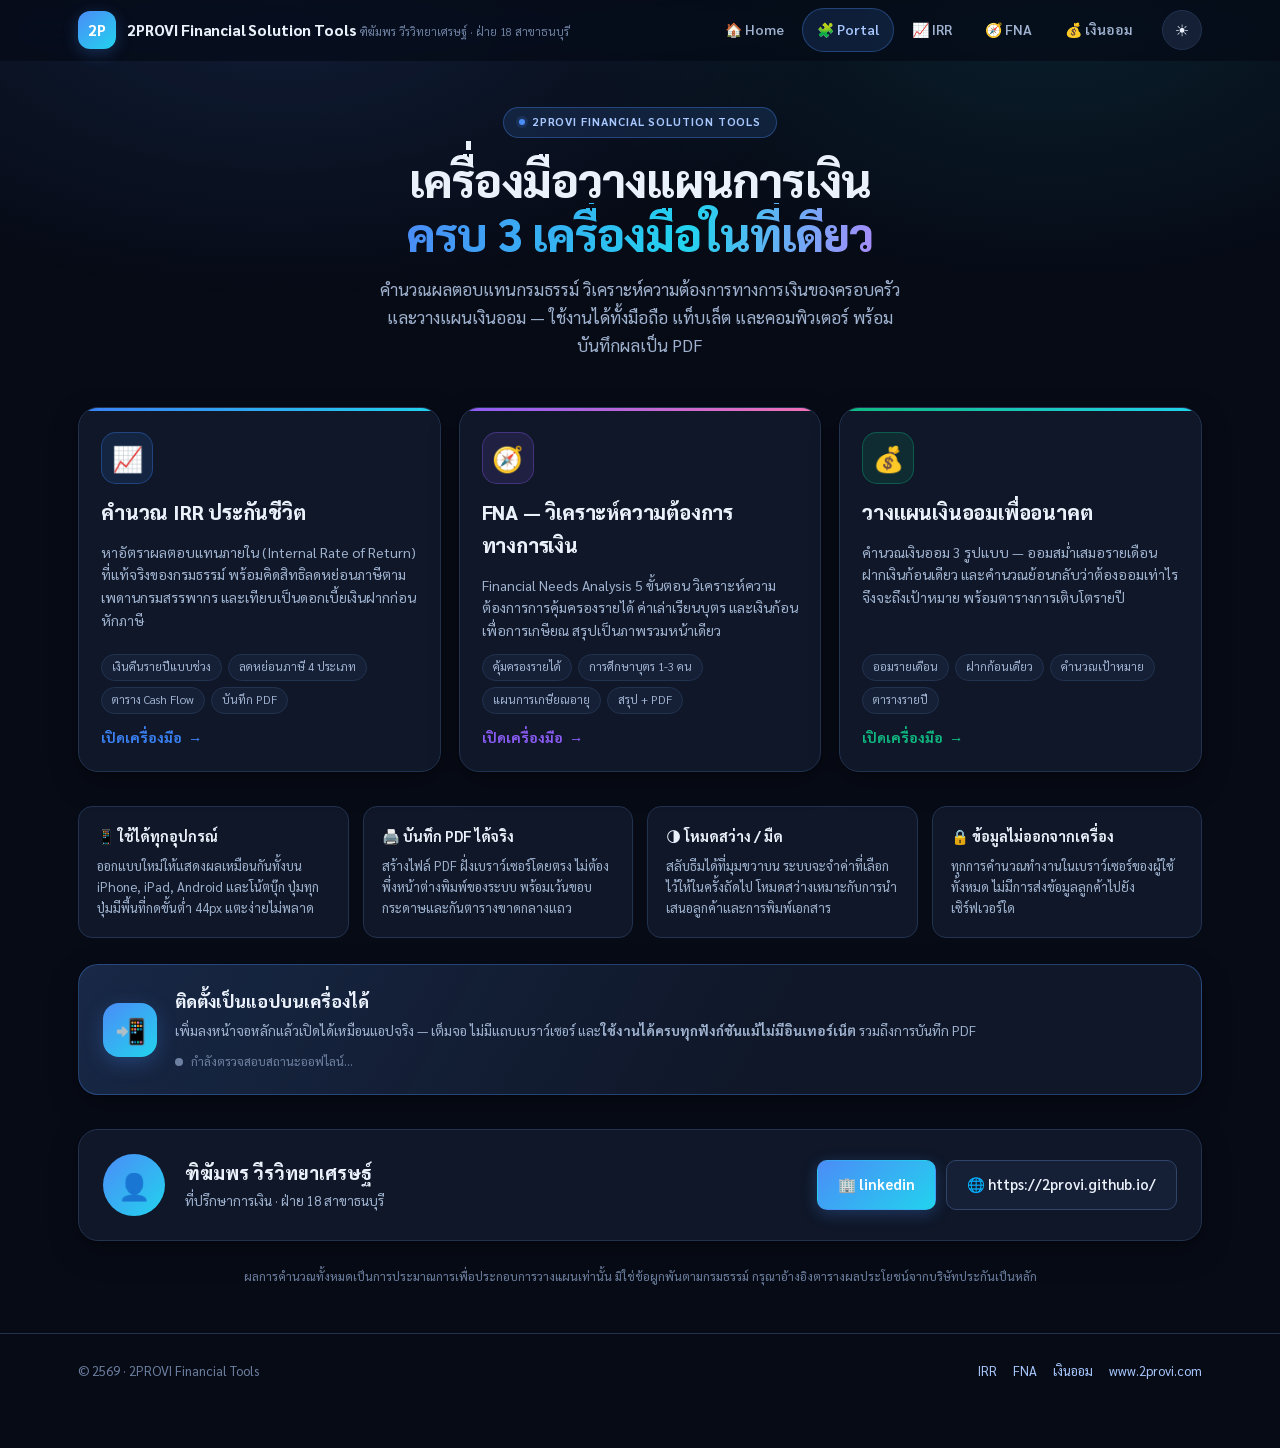
==== commit 655d80f4: "Update index.html" ====
--- a/index.html
+++ b/index.html
@@ -106,7 +106,7 @@
     <a class="brand" href="index.html">
       <span class="brand-mark" aria-hidden="true">2P</span>
       <span class="brand-text">
-        <span class="brand-name">2PROVI Tools</span>
+        <span class="brand-name">2PROVI Financial Solution Tools</span>
         <span class="brand-sub">ฑิฆัมพร วีรวิทยาเศรษฐ์ · ฝ่าย 18 สาขาธนบุรี</span>
       </span>
     </a>
@@ -124,7 +124,7 @@
 <main class="wrap">
 
   <section class="hero">
-    <span class="eyebrow">FINANCIAL PLANNING TOOLS</span>
+    <span class="eyebrow">2PROVI FINANCIAL SOLUTION TOOLS</span>
     <h1>เครื่องมือวางแผนการเงิน<br><span class="grad">ครบ 3 เครื่องมือในที่เดียว</span></h1>
     <p>คำนวณผลตอบแทนกรมธรรม์ วิเคราะห์ความต้องการทางการเงินของครอบครัว และวางแผนเงินออม — ใช้งานได้ทั้งมือถือ แท็บเล็ต และคอมพิวเตอร์ พร้อมบันทึกผลเป็น PDF</p>
   </section>
@@ -143,18 +143,18 @@
 
     <a class="tool-card c-fna" href="fna.html">
       <span class="tool-icon" aria-hidden="true">🧭</span>
-      <h2>FNA — วิเคราะห์ความต้องการ</h2>
-      <p class="desc">Financial Needs Analysis 5 ขั้นตอน ครอบคลุมความคุ้มครองชีวิต ภาระหนี้สิน ค่าเล่าเรียนบุตรรายชั้นปี และเงินก้อนเพื่อการเกษียณ สรุปเป็นภาพรวมหน้าเดียว</p>
+      <h2>FNA — วิเคราะห์ความต้องการทางการเงิน</h2>
+      <p class="desc">Financial Needs Analysis 5 ขั้นตอน วิเคราะห์ความต้องการการคุ้มครองรายได้ ค่าเล่าเรียนบุตร และเงินก้อนเพื่อการเกษียณ สรุปเป็นภาพรวมหน้าเดียว</p>
       <div class="tool-feats">
-        <span>คุ้มครองชีวิต</span><span>การศึกษาบุตร 3 คน</span><span>แผนเกษียณ</span><span>สรุป + PDF</span>
+        <span>คุ้มครองรายได้</span><span>การศึกษาบุตร 1-3 คน</span><span>แผนการเกษียณอายุ</span><span>สรุป + PDF</span>
       </div>
       <span class="tool-go">เปิดเครื่องมือ <span class="arrow">→</span></span>
     </a>
 
     <a class="tool-card c-savings" href="savings.html">
       <span class="tool-icon" aria-hidden="true">💰</span>
-      <h2>วางแผนเงินออม</h2>
-      <p class="desc">คำนวณเงินออม 3 รูปแบบ — ออมสม่ำเสมอรายเดือน ฝากเงินก้อนเดียว และคำนวณย้อนกลับว่าต้องออมเท่าไรจึงถึงเป้าหมาย พร้อมตารางการเติบโตรายปี</p>
+      <h2>วางแผนเงินออมเพื่ออนาคต</h2>
+      <p class="desc">คำนวณเงินออม 3 รูปแบบ — ออมสม่ำเสมอรายเดือน ฝากเงินก้อนเดียว และคำนวณย้อนกลับว่าต้องออมเท่าไรจึงจะถึงเป้าหมาย พร้อมตารางการเติบโตรายปี</p>
       <div class="tool-feats">
         <span>ออมรายเดือน</span><span>ฝากก้อนเดียว</span><span>คำนวณเป้าหมาย</span><span>ตารางรายปี</span>
       </div>
--- a/assets/theme.css
+++ b/assets/theme.css
@@ -117,10 +117,18 @@
 /* ── 2. RESET / BASE ───────────────────────────────────────── */
 *, *::before, *::after { box-sizing: border-box; margin: 0; padding: 0; }
 
+/* ── การเลื่อนหน้า ──
+   ตัวเลื่อนของหน้าต้องเป็น <html> เท่านั้น ห้ามให้ <body> กลายเป็น
+   scroll container เด็ดขาด เพราะถ้า body มี overflow-x: hidden
+   เบราว์เซอร์จะบังคับ overflow-y เป็น auto ทำให้ body เป็นตัวเลื่อนซ้อน
+   ผลคือ (1) ล้อเมาส์เหนือการ์ด/พาเนลจะเลื่อนหน้าไม่ได้ และ
+        (2) แถบเมนูบน position:sticky จะไม่ติดขอบจอ
+   จึงย้ายการตัด scroll แนวนอนมาไว้ที่ <html> แทน */
 html {
   -webkit-text-size-adjust: 100%;
   scroll-behavior: smooth;
-  overflow-y: scroll;
+  overflow-x: hidden;
+  overflow-y: scroll;              /* มีแถบเลื่อนเสมอ กันหน้ากระตุกตอนเนื้อหาสั้น/ยาว */
   -webkit-overflow-scrolling: touch;
   scroll-padding-top: calc(var(--topbar-h) + var(--safe-t) + 12px);
 }
@@ -137,8 +145,7 @@
   font-size: 15px;
   min-height: 100vh;
   min-height: 100dvh;
-  overflow-x: hidden;
-  overscroll-behavior-y: none;
+  /* ห้ามใส่ overflow หรือ overscroll-behavior ที่ body — ดูหมายเหตุด้านบน */
   padding-bottom: calc(56px + var(--safe-b));
   -webkit-font-smoothing: antialiased;
 }
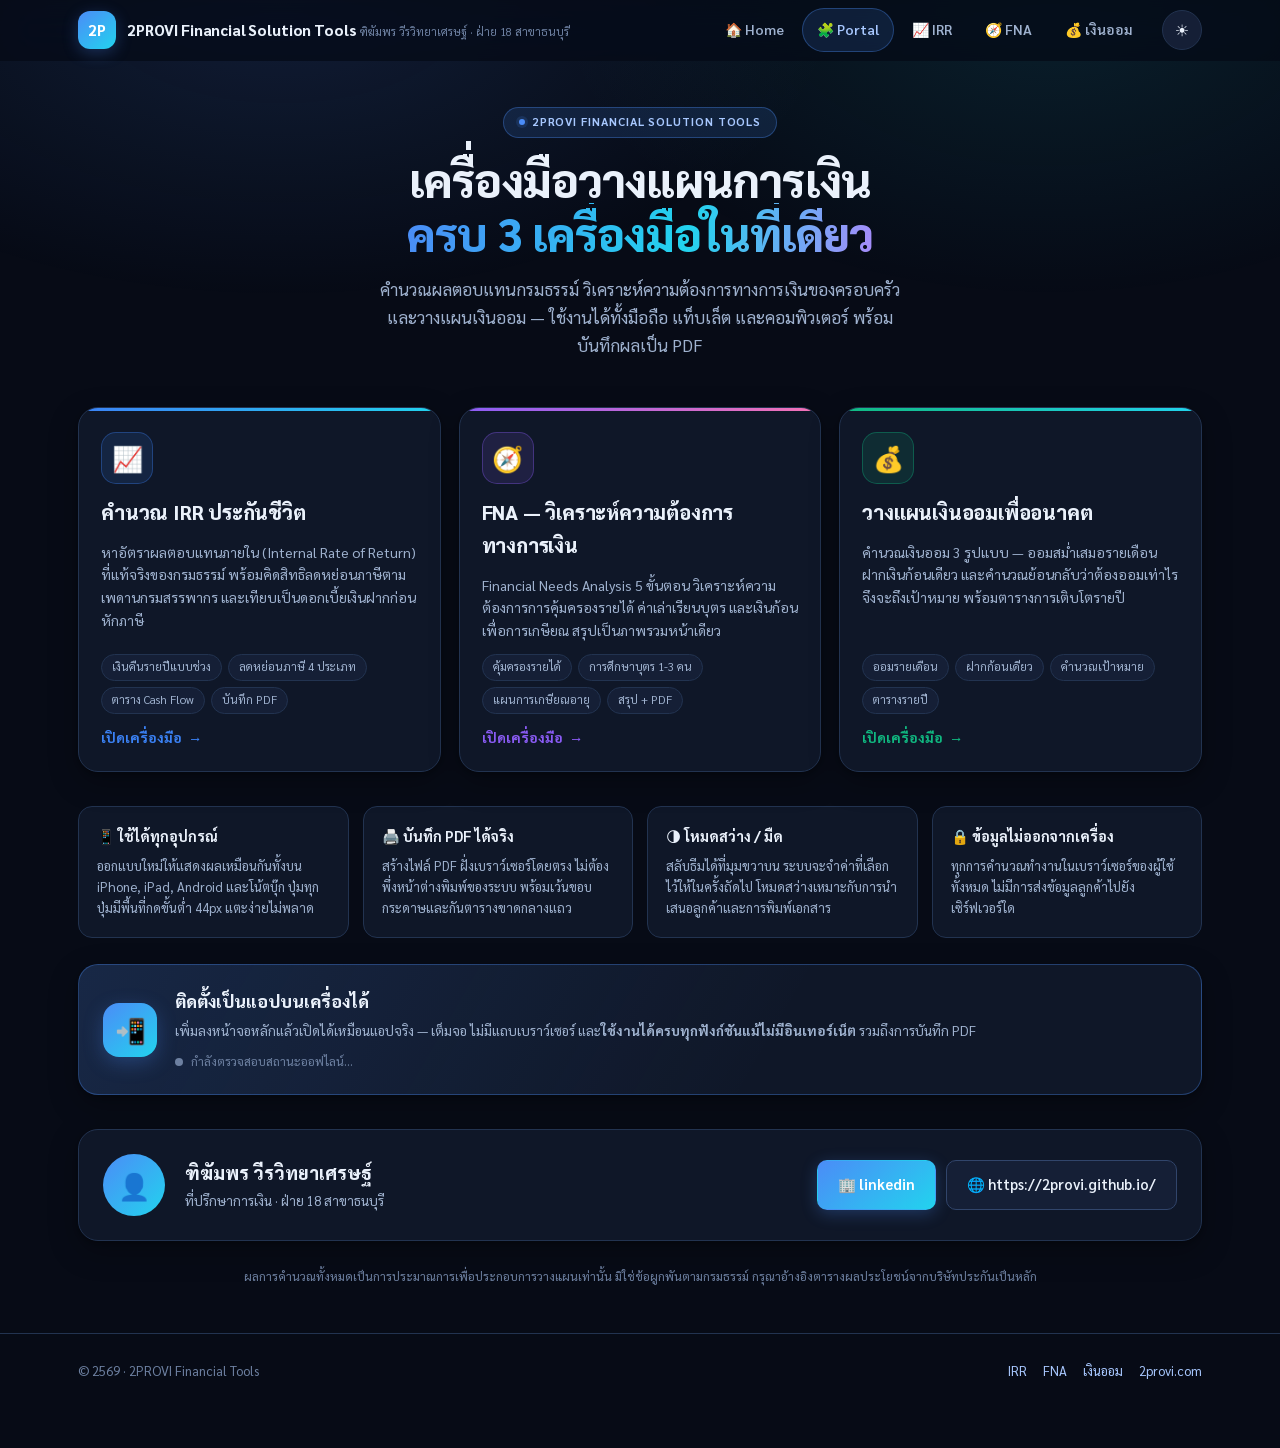
==== commit 37a73fa1: "Update index.html" ====
--- a/index.html
+++ b/index.html
@@ -219,7 +219,7 @@
       <a href="irr.html">IRR</a>
       <a href="fna.html">FNA</a>
       <a href="savings.html">เงินออม</a>
-      <a href="https://www.2provi.com" target="_blank" rel="noopener">www.2provi.com</a>
+      <a href="http://2provi.com" target="_blank" rel="noopener">2provi.com</a>
     </div>
   </div>
 </footer>
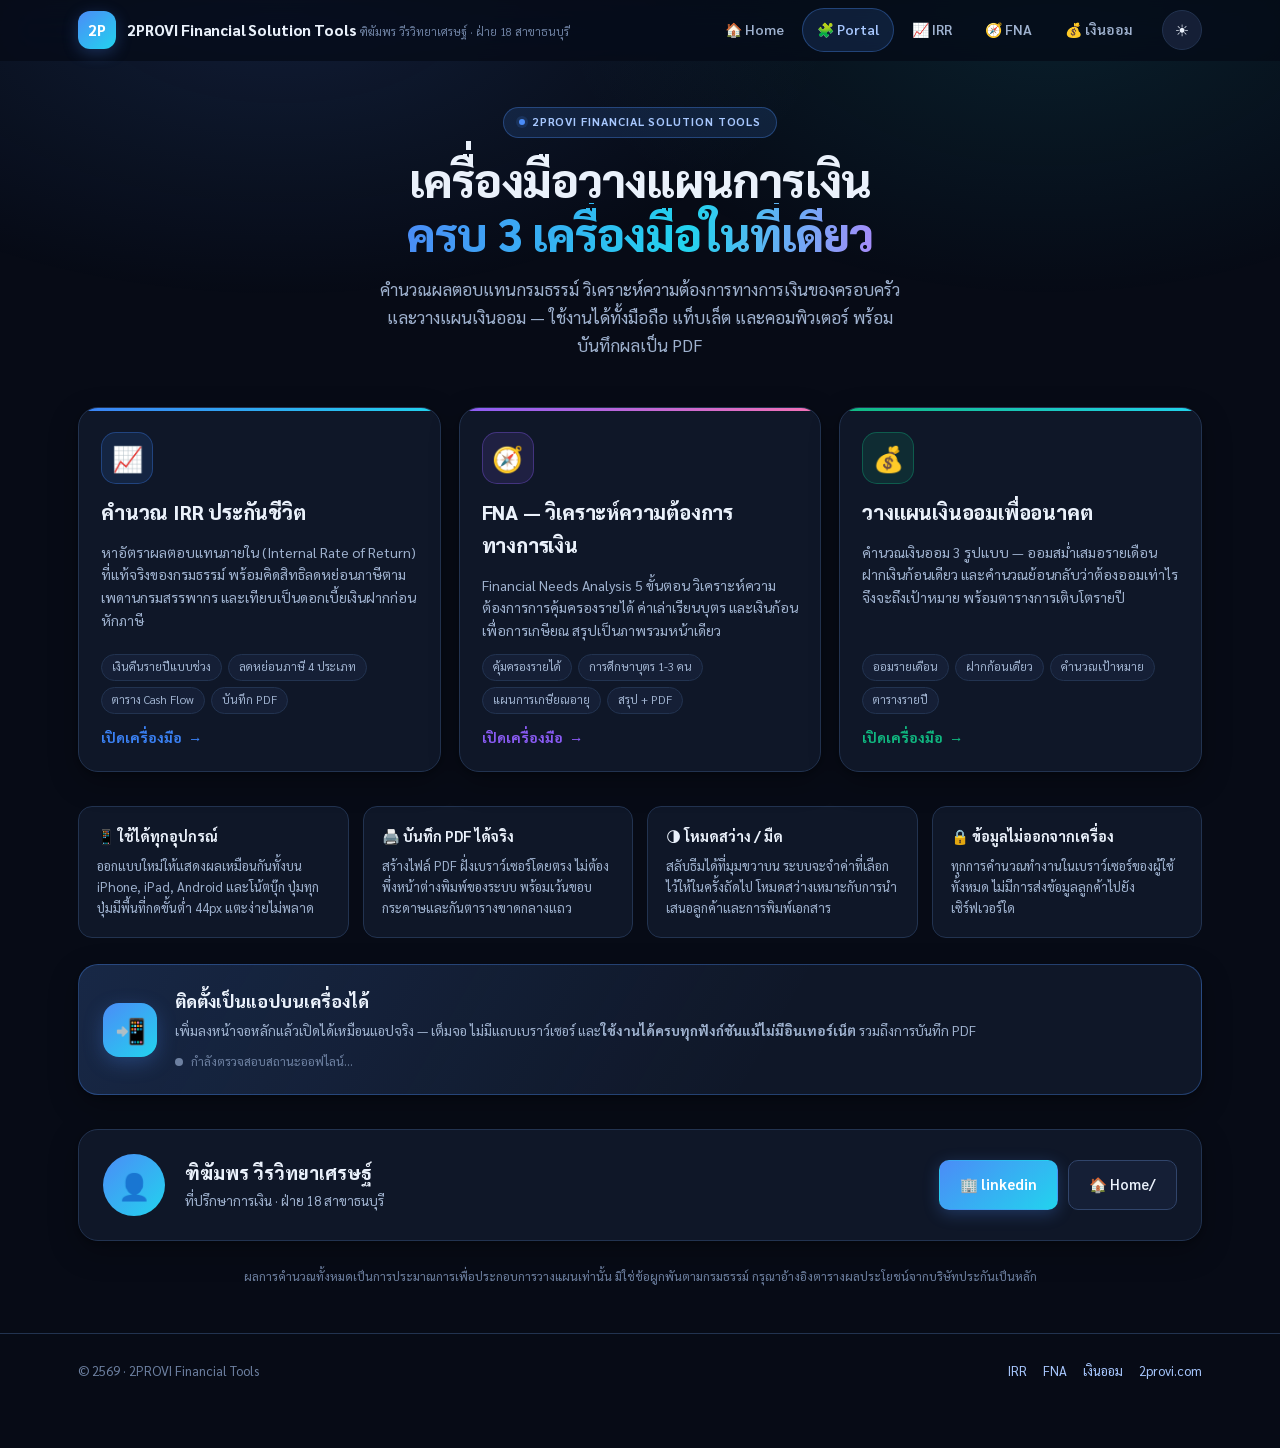
==== commit 38813b7c: "Update index.html" ====
--- a/index.html
+++ b/index.html
@@ -201,7 +201,7 @@
     </span>
     <span class="btn-row">
       <a class="btn btn-primary" href="https://www.linkedin.com/in/tikamporn-werawithayaset-1b15778b/" target="_blank" rel="noopener">🏢 linkedin</a>
-      <a class="btn" href="https://2provi.github.io/" target="_blank" rel="noopener">🌐 https://2provi.github.io/</a>
+      <a class="btn" href="https://2provi.github.io/" target="_blank" rel="noopener">🏠 Home/</a>
     </span>
   </section>
 
@@ -219,7 +219,7 @@
       <a href="irr.html">IRR</a>
       <a href="fna.html">FNA</a>
       <a href="savings.html">เงินออม</a>
-      <a href="http://2provi.com" target="_blank" rel="noopener">2provi.com</a>
+      <a href="2provi.com" target="_blank" rel="noopener">2provi.com</a>
     </div>
   </div>
 </footer>
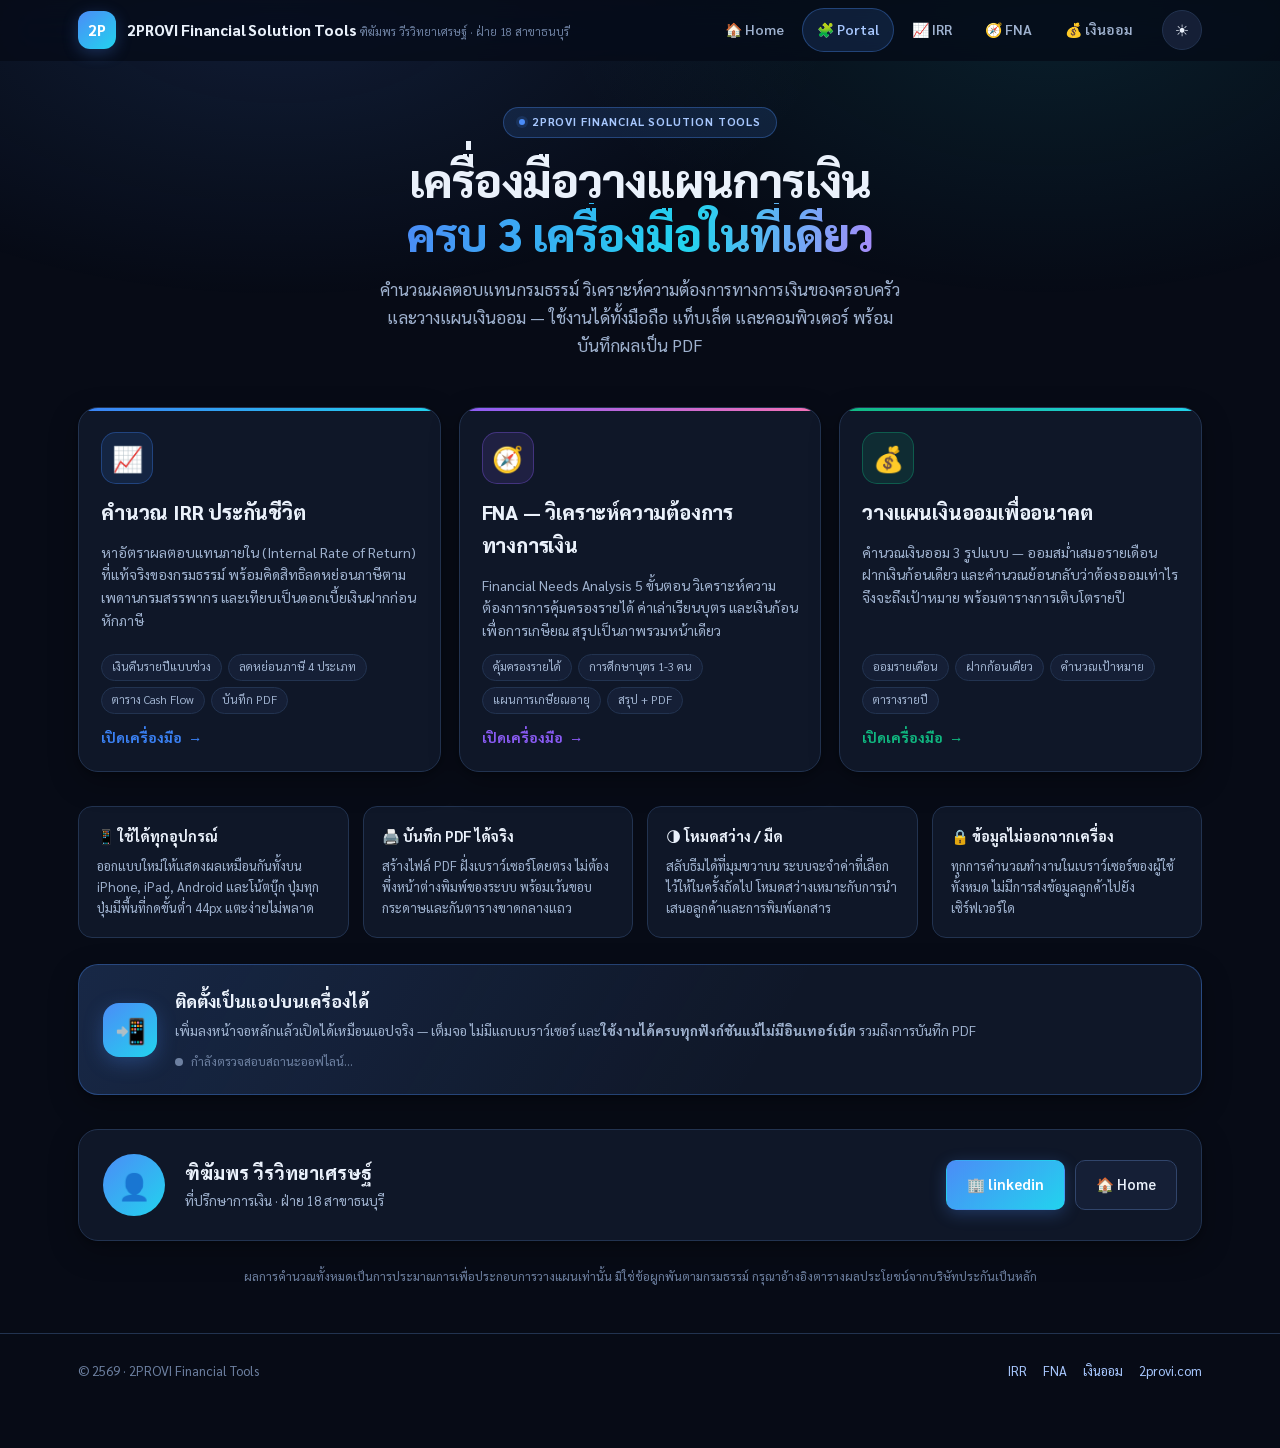
==== commit f2090984: "Update index.html" ====
--- a/index.html
+++ b/index.html
@@ -201,7 +201,7 @@
     </span>
     <span class="btn-row">
       <a class="btn btn-primary" href="https://www.linkedin.com/in/tikamporn-werawithayaset-1b15778b/" target="_blank" rel="noopener">🏢 linkedin</a>
-      <a class="btn" href="https://2provi.github.io/" target="_blank" rel="noopener">🏠 Home/</a>
+      <a class="btn" href="https://2provi.github.io/" target="_blank" rel="noopener">🏠 Home</a>
     </span>
   </section>
 
@@ -219,7 +219,7 @@
       <a href="irr.html">IRR</a>
       <a href="fna.html">FNA</a>
       <a href="savings.html">เงินออม</a>
-      <a href="2provi.com" target="_blank" rel="noopener">2provi.com</a>
+      <a href="https://2provi.github.io/" target="_blank" rel="noopener">2provi.com</a>
     </div>
   </div>
 </footer>
